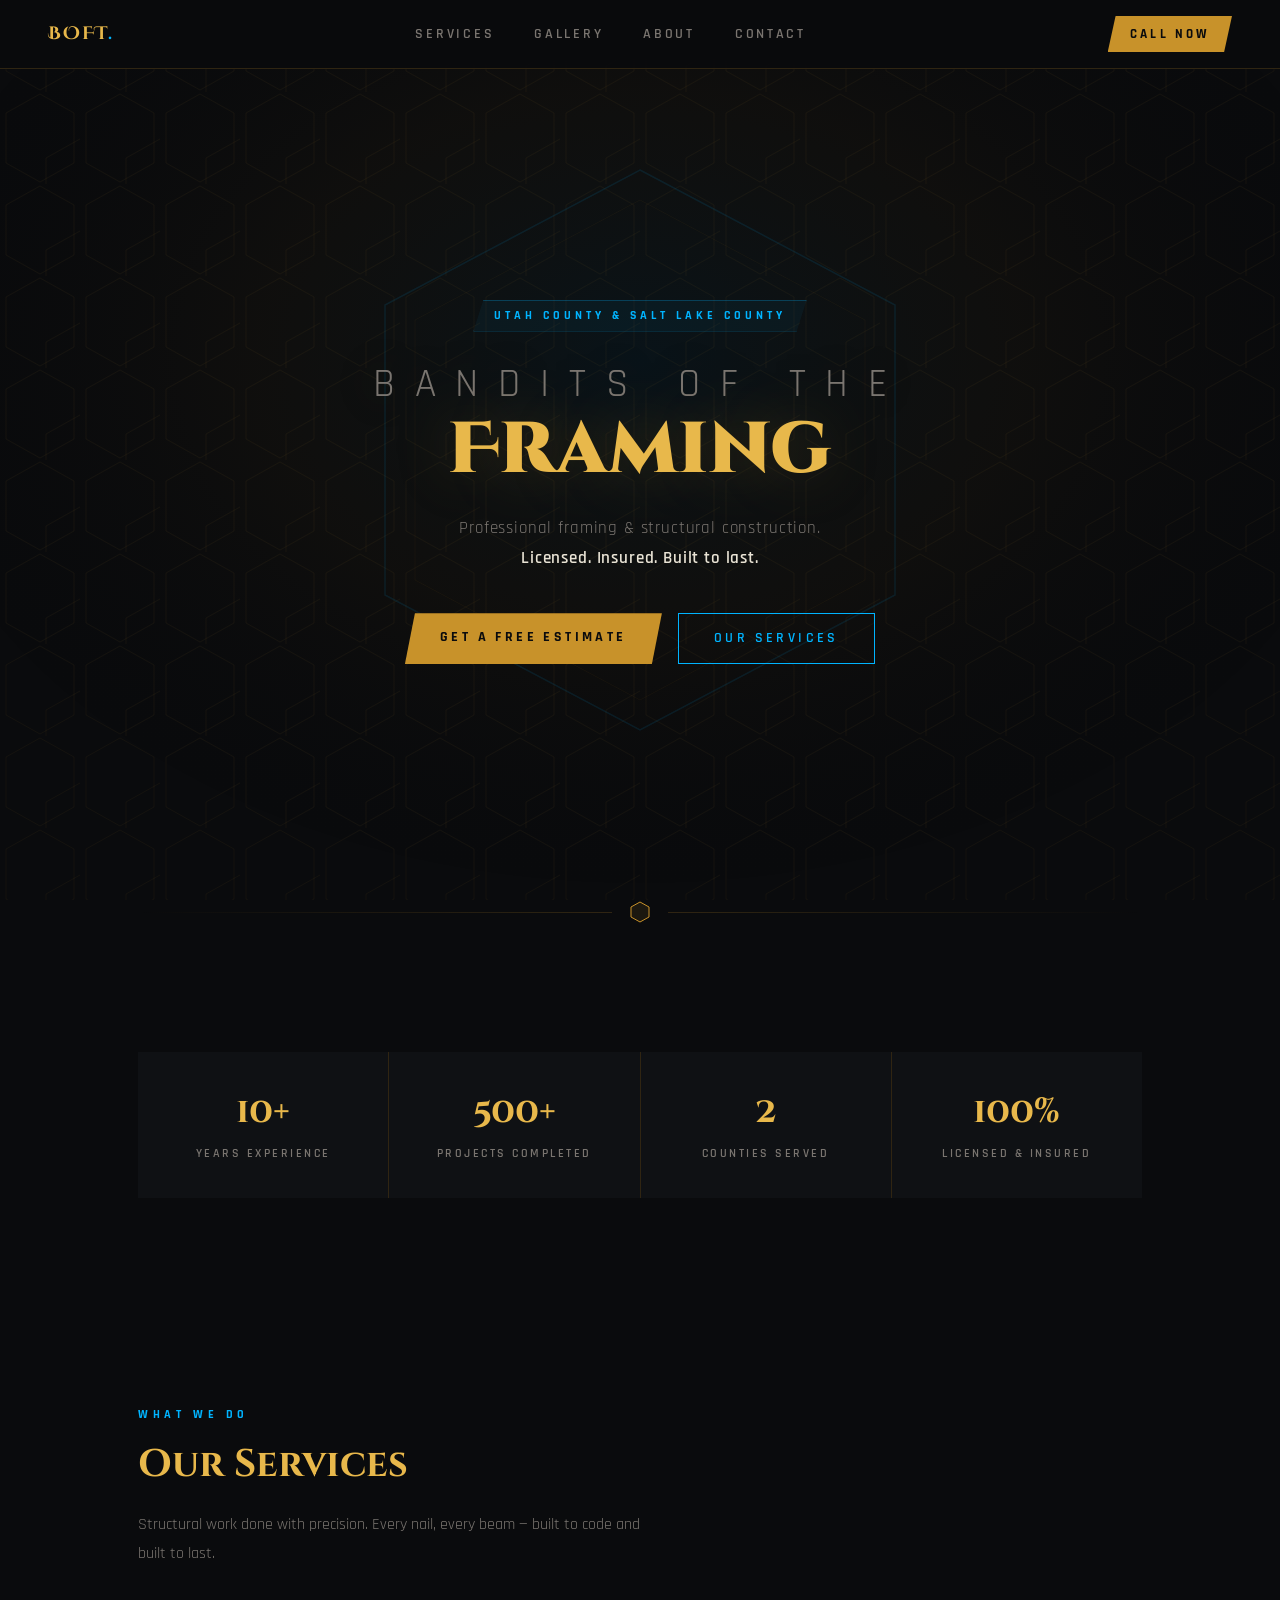
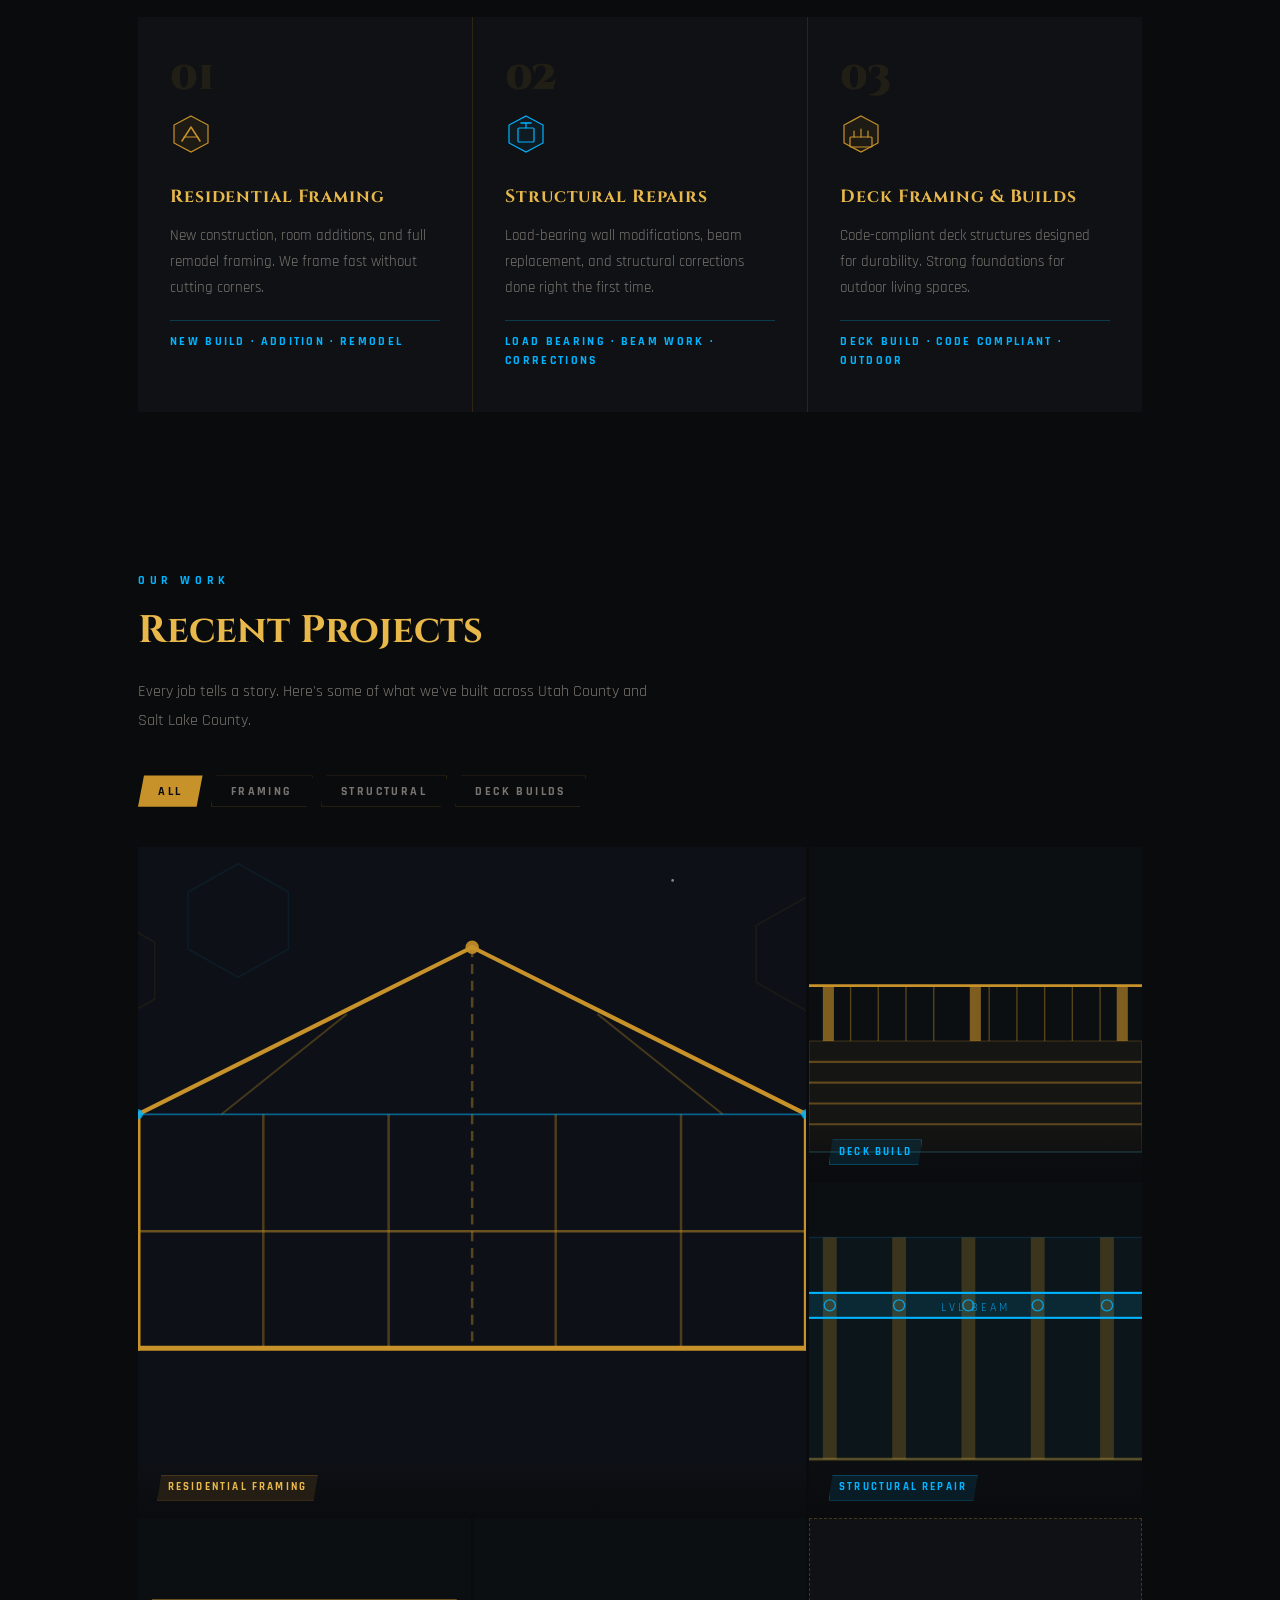
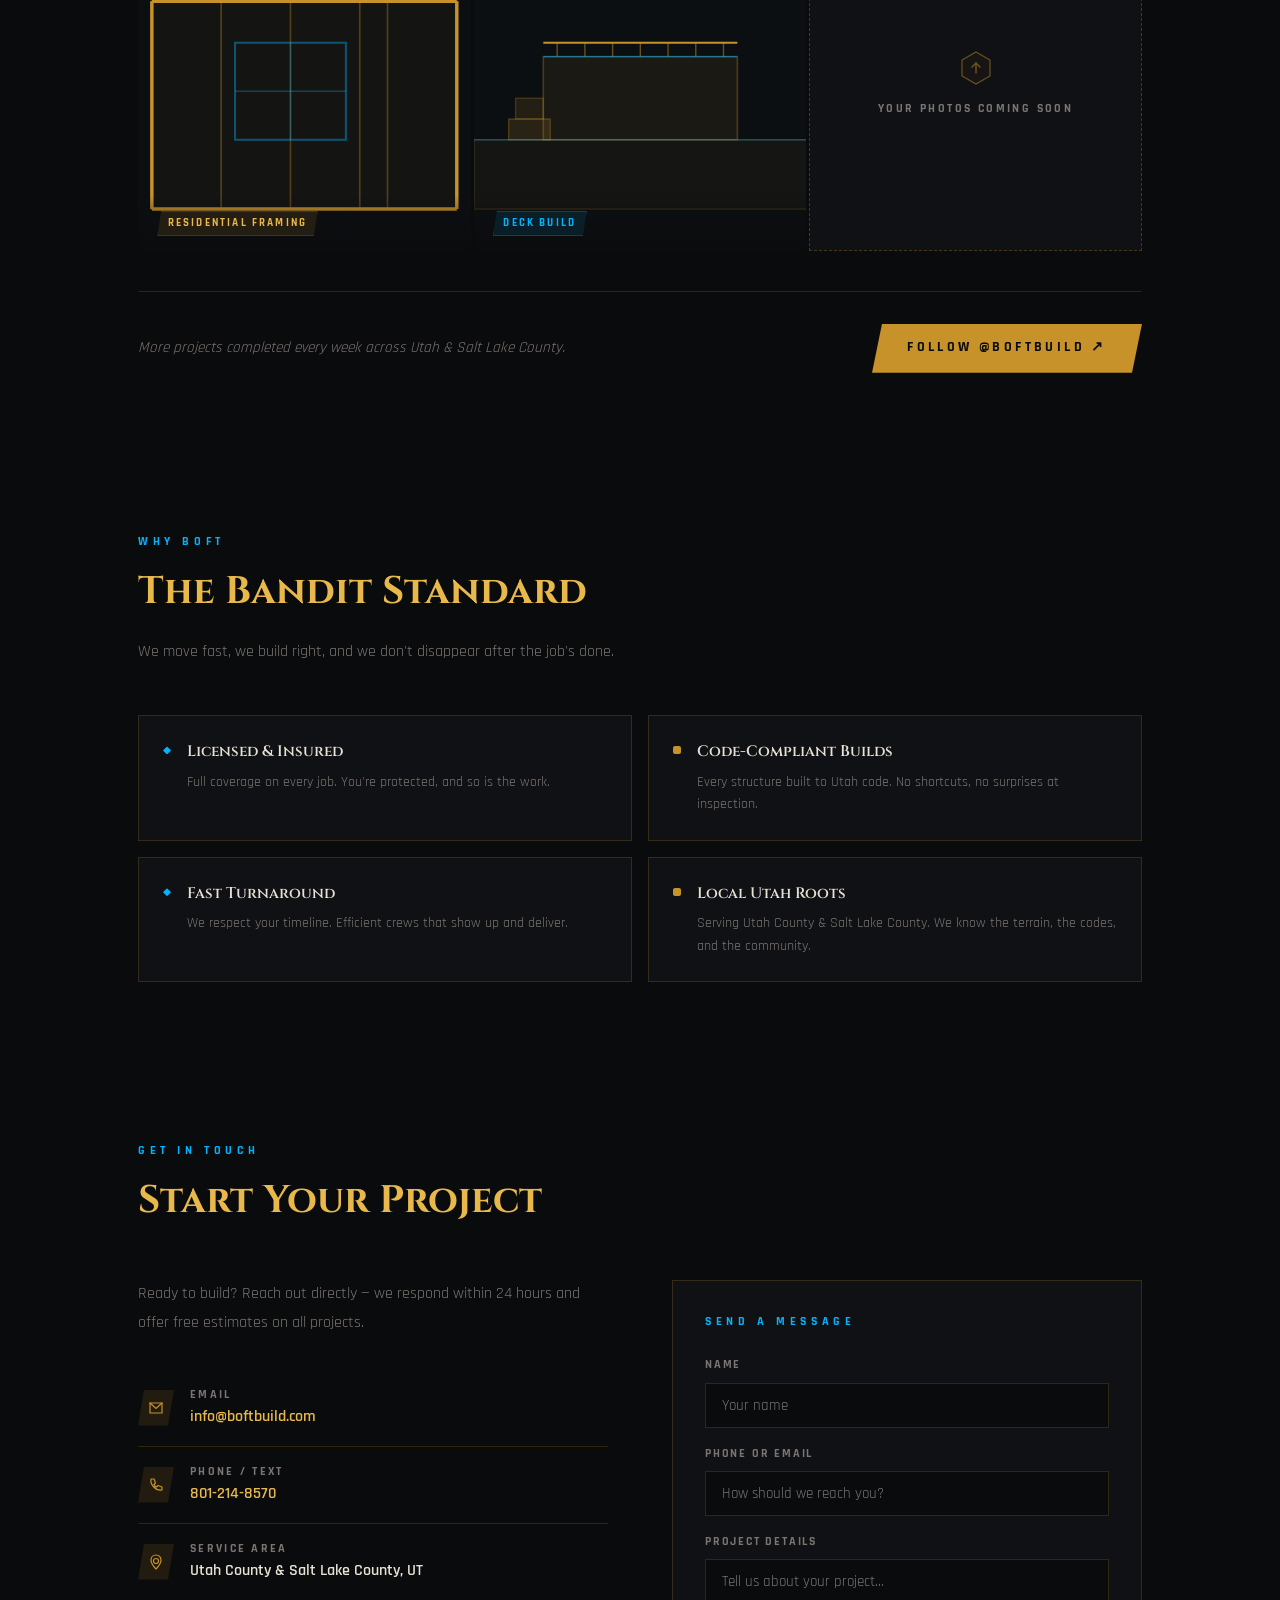
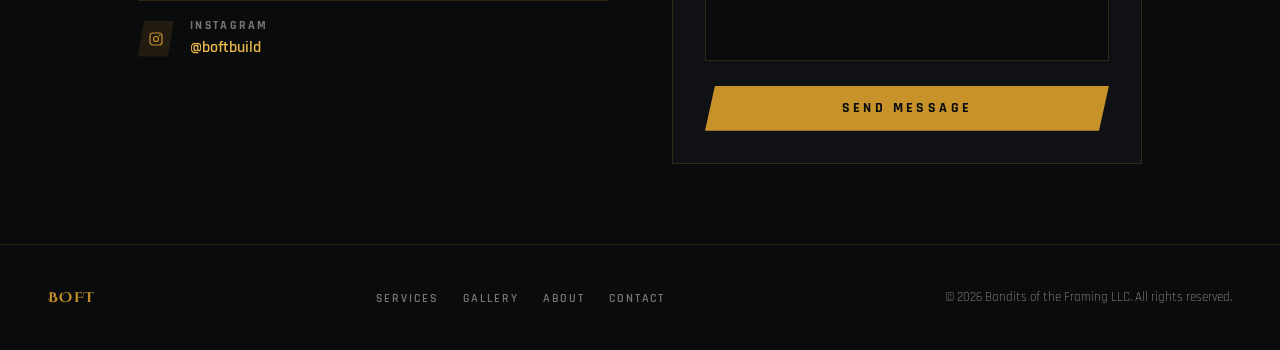
==== index.html @ 4d84ab2d "Add files via upload" ====
<!DOCTYPE html>
<html lang="en">
<head>
<meta charset="UTF-8">
<meta name="viewport" content="width=device-width, initial-scale=1.0">
<meta name="description" content="Bandits of the Framing — Professional framing & structural construction. Serving Utah County & Salt Lake County. Licensed & Insured.">
<meta property="og:title" content="Bandits of the Framing | BOFT Build">
<meta property="og:description" content="Professional framing & structural construction in Utah County & Salt Lake County.">
<meta property="og:url" content="https://www.boftbuild.com">
<title>Bandits of the Framing | BOFT Build</title>
<link href="https://fonts.googleapis.com/css2?family=Cinzel+Decorative:wght@400;700;900&family=Cinzel:wght@400;600;700&family=Rajdhani:wght@300;400;500;600;700&display=swap" rel="stylesheet">
<style>
  *, *::before, *::after { margin: 0; padding: 0; box-sizing: border-box; }

  :root {
    --black: #0a0b0d;
    --black-2: #0f1114;
    --black-3: #141618;
    --neon: #00b4ff;
    --neon-dim: rgba(0,180,255,0.12);
    --gold: #c8922a;
    --gold-light: #e8b84b;
    --gold-dim: rgba(200,146,42,0.12);
    --text: #e8e2d4;
    --text-muted: #7a7570;
    --border: rgba(200,146,42,0.2);
    --border-neon: rgba(0,180,255,0.25);
  }

  html { scroll-behavior: smooth; }

  body {
    background: var(--black);
    color: var(--text);
    font-family: 'Rajdhani', sans-serif;
    font-size: 16px;
    line-height: 1.6;
    overflow-x: hidden;
  }

  /* HEX BACKGROUND */
  .hex-bg {
    position: fixed;
    top: 0; left: 0;
    width: 100%; height: 100%;
    pointer-events: none;
    z-index: 0;
  }

  /* NAV */
  nav {
    position: fixed;
    top: 0; left: 0; right: 0;
    z-index: 100;
    display: flex;
    align-items: center;
    justify-content: space-between;
    padding: 1rem 3rem;
    background: rgba(10,11,13,0.94);
    border-bottom: 1px solid var(--border);
    backdrop-filter: blur(12px);
  }

  .nav-logo {
    font-family: 'Cinzel Decorative', serif;
    font-size: 1.1rem;
    font-weight: 700;
    color: var(--gold-light);
    letter-spacing: 0.1em;
    text-decoration: none;
  }

  .nav-logo span { color: var(--neon); }

  .nav-links {
    display: flex;
    gap: 2.5rem;
    list-style: none;
  }

  .nav-links a {
    font-family: 'Rajdhani', sans-serif;
    font-size: 0.85rem;
    font-weight: 600;
    letter-spacing: 0.2em;
    text-transform: uppercase;
    color: var(--text-muted);
    text-decoration: none;
    transition: color 0.2s;
    position: relative;
  }

  .nav-links a::after {
    content: '';
    position: absolute;
    bottom: -4px; left: 0;
    width: 0; height: 1px;
    background: var(--gold);
    transition: width 0.3s;
  }

  .nav-links a:hover { color: var(--gold-light); }
  .nav-links a:hover::after { width: 100%; }

  .nav-cta {
    font-family: 'Rajdhani', sans-serif;
    font-size: 0.8rem;
    font-weight: 700;
    letter-spacing: 0.25em;
    text-transform: uppercase;
    color: var(--black);
    background: var(--gold);
    border: none;
    padding: 0.5rem 1.4rem;
    cursor: pointer;
    clip-path: polygon(8px 0%, 100% 0%, calc(100% - 8px) 100%, 0% 100%);
    transition: background 0.2s;
    text-decoration: none;
    display: inline-block;
  }
  .nav-cta:hover { background: var(--gold-light); }

  /* HERO */
  .hero {
    position: relative;
    min-height: 100vh;
    display: flex;
    align-items: center;
    justify-content: center;
    text-align: center;
    padding: 8rem 2rem 4rem;
    overflow: hidden;
    z-index: 1;
  }

  .hero-content { position: relative; z-index: 2; max-width: 800px; }

  .hero-badge {
    display: inline-block;
    font-size: 0.72rem;
    font-weight: 700;
    letter-spacing: 0.35em;
    text-transform: uppercase;
    color: var(--neon);
    border: 1px solid var(--border-neon);
    padding: 0.35rem 1.2rem;
    margin-bottom: 2rem;
    clip-path: polygon(10px 0%, 100% 0%, calc(100% - 10px) 100%, 0% 100%);
    background: rgba(0,180,255,0.05);
  }

  .hero h1 {
    font-family: 'Cinzel Decorative', serif;
    font-size: clamp(2.2rem, 6vw, 4.5rem);
    font-weight: 900;
    line-height: 1.05;
    color: var(--gold-light);
    text-shadow: 0 0 60px rgba(200,146,42,0.25);
    margin-bottom: 0.3rem;
  }

  .hero h1 .accent {
    color: var(--text-muted);
    font-size: 0.55em;
    display: block;
    font-weight: 400;
    letter-spacing: 0.5em;
    text-transform: uppercase;
    margin-bottom: 0.5rem;
    font-family: 'Rajdhani', sans-serif;
  }

  .hero-sub {
    font-size: 1.05rem;
    color: var(--text-muted);
    letter-spacing: 0.05em;
    margin: 1.5rem auto 2.5rem;
    max-width: 520px;
    line-height: 1.8;
  }

  .hero-sub strong { color: var(--text); font-weight: 600; }

  .hero-btns {
    display: flex;
    gap: 1rem;
    justify-content: center;
    flex-wrap: wrap;
  }

  .btn-primary {
    font-family: 'Rajdhani', sans-serif;
    font-size: 0.85rem;
    font-weight: 700;
    letter-spacing: 0.25em;
    text-transform: uppercase;
    color: var(--black);
    background: var(--gold);
    border: none;
    padding: 0.85rem 2.2rem;
    cursor: pointer;
    clip-path: polygon(10px 0%, 100% 0%, calc(100% - 10px) 100%, 0% 100%);
    transition: background 0.2s, transform 0.15s;
    text-decoration: none;
    display: inline-block;
  }
  .btn-primary:hover { background: var(--gold-light); transform: translateY(-1px); }

  .btn-secondary {
    font-family: 'Rajdhani', sans-serif;
    font-size: 0.85rem;
    font-weight: 600;
    letter-spacing: 0.25em;
    text-transform: uppercase;
    color: var(--neon);
    background: transparent;
    border: 1px solid var(--neon);
    padding: 0.85rem 2.2rem;
    cursor: pointer;
    transition: background 0.2s, transform 0.15s;
    text-decoration: none;
    display: inline-block;
  }
  .btn-secondary:hover { background: var(--neon-dim); transform: translateY(-1px); }

  /* HEX FRAME HERO */
  .hero-hex {
    position: absolute;
    top: 50%; left: 50%;
    transform: translate(-50%, -50%);
    width: min(600px, 90vw);
    height: min(600px, 90vh);
    pointer-events: none;
    opacity: 0.1;
    animation: pulse-neon 4s ease-in-out infinite;
  }

  /* DIVIDER */
  .hex-divider {
    display: flex;
    align-items: center;
    gap: 1rem;
    padding: 0 3rem;
    margin: 0 auto;
    max-width: 1100px;
    position: relative;
    z-index: 1;
  }
  .hex-divider::before, .hex-divider::after {
    content: '';
    flex: 1;
    height: 1px;
  }
  .hex-divider::before { background: linear-gradient(90deg, transparent, var(--border)); }
  .hex-divider::after { background: linear-gradient(90deg, var(--border), transparent); }

  /* SECTIONS */
  section {
    position: relative;
    z-index: 1;
    padding: 5rem 3rem;
    max-width: 1100px;
    margin: 0 auto;
  }

  .section-label {
    font-size: 0.72rem;
    font-weight: 700;
    letter-spacing: 0.4em;
    text-transform: uppercase;
    color: var(--neon);
    margin-bottom: 0.6rem;
  }

  .section-title {
    font-family: 'Cinzel', serif;
    font-size: clamp(1.6rem, 3vw, 2.4rem);
    font-weight: 700;
    color: var(--gold-light);
    margin-bottom: 1rem;
  }

  .section-desc {
    color: var(--text-muted);
    max-width: 520px;
    font-size: 1rem;
    line-height: 1.8;
  }

  /* STATS */
  .stats-row {
    display: grid;
    grid-template-columns: repeat(auto-fit, minmax(180px, 1fr));
    gap: 1px;
    background: var(--border);
    margin: 3rem 0;
  }

  .stat-item {
    background: var(--black-2);
    padding: 2rem 1.5rem;
    text-align: center;
  }

  .stat-num {
    font-family: 'Cinzel Decorative', serif;
    font-size: 2.2rem;
    font-weight: 700;
    color: var(--gold-light);
    display: block;
  }

  .stat-label {
    font-size: 0.78rem;
    font-weight: 600;
    letter-spacing: 0.2em;
    text-transform: uppercase;
    color: var(--text-muted);
    margin-top: 0.3rem;
  }

  /* SERVICES */
  .services-grid {
    display: grid;
    grid-template-columns: repeat(auto-fit, minmax(280px, 1fr));
    gap: 1.5px;
    margin-top: 3rem;
    background: var(--border);
  }

  .service-card {
    background: var(--black-2);
    padding: 2.5rem 2rem;
    position: relative;
    overflow: hidden;
    transition: background 0.3s;
  }

  .service-card::before {
    content: '';
    position: absolute;
    top: 0; left: 0;
    width: 3px; height: 0;
    background: var(--neon);
    transition: height 0.4s;
  }

  .service-card:hover { background: var(--black-3); }
  .service-card:hover::before { height: 100%; }

  .service-num {
    font-family: 'Cinzel Decorative', serif;
    font-size: 2.5rem;
    color: rgba(200,146,42,0.1);
    font-weight: 900;
    line-height: 1;
    margin-bottom: 1rem;
  }

  .service-icon { width: 42px; height: 42px; margin-bottom: 1.2rem; }

  .service-card h3 {
    font-family: 'Cinzel', serif;
    font-size: 1.1rem;
    font-weight: 700;
    color: var(--gold-light);
    margin-bottom: 0.75rem;
    letter-spacing: 0.05em;
  }

  .service-card p { font-size: 0.95rem; color: var(--text-muted); line-height: 1.7; }

  .service-tag {
    display: inline-block;
    margin-top: 1.2rem;
    font-size: 0.72rem;
    font-weight: 700;
    letter-spacing: 0.2em;
    text-transform: uppercase;
    color: var(--neon);
    border-top: 1px solid var(--border-neon);
    padding-top: 0.8rem;
    width: 100%;
  }

  /* WHY US */
  .why-grid {
    display: grid;
    grid-template-columns: 1fr 1fr;
    gap: 1rem;
    margin-top: 3rem;
  }

  .why-item {
    display: flex;
    gap: 1rem;
    padding: 1.5rem;
    border: 1px solid var(--border);
    background: var(--black-2);
    position: relative;
    overflow: hidden;
  }

  .why-item::after {
    content: '';
    position: absolute;
    bottom: 0; left: 0; right: 0;
    height: 1px;
    background: var(--border-neon);
    transform: scaleX(0);
    transition: transform 0.3s;
    transform-origin: left;
  }

  .why-item:hover::after { transform: scaleX(1); }

  .why-dot {
    width: 8px; height: 8px;
    background: var(--neon);
    flex-shrink: 0;
    margin-top: 0.4rem;
    clip-path: polygon(50% 0%, 100% 50%, 50% 100%, 0% 50%);
  }

  .why-dot.gold {
    background: var(--gold);
    clip-path: none;
    border-radius: 2px;
  }

  .why-item h4 {
    font-family: 'Cinzel', serif;
    font-size: 0.95rem;
    font-weight: 600;
    color: var(--text);
    margin-bottom: 0.4rem;
  }

  .why-item p { font-size: 0.88rem; color: var(--text-muted); line-height: 1.6; }

  /* GALLERY */
  .filter-tabs {
    display: flex;
    gap: 0.5rem;
    flex-wrap: wrap;
    margin-bottom: 2.5rem;
    margin-top: 2.5rem;
  }

  .filter-tab {
    font-family: 'Rajdhani', sans-serif;
    font-size: 0.75rem;
    font-weight: 700;
    letter-spacing: 0.2em;
    text-transform: uppercase;
    color: var(--text-muted);
    background: transparent;
    border: 1px solid var(--border);
    padding: 0.45rem 1.2rem;
    cursor: pointer;
    transition: all 0.2s;
    clip-path: polygon(6px 0%, 100% 0%, calc(100% - 6px) 100%, 0% 100%);
  }

  .filter-tab:hover { color: var(--gold-light); border-color: var(--gold); }
  .filter-tab.active { color: var(--black); background: var(--gold); border-color: var(--gold); }

  .gallery-grid {
    display: grid;
    grid-template-columns: repeat(3, 1fr);
    gap: 3px;
  }

  .gallery-grid .featured { grid-column: span 2; grid-row: span 2; }

  .gallery-card {
    position: relative;
    overflow: hidden;
    background: var(--black-2);
    cursor: pointer;
    aspect-ratio: 1;
    transition: opacity 0.3s;
  }

  .gallery-card.featured { aspect-ratio: unset; }

  .gallery-card-inner {
    width: 100%; height: 100%;
    min-height: 200px;
    position: relative;
    display: flex;
    align-items: flex-end;
  }

  .card-svg { position: absolute; inset: 0; width: 100%; height: 100%; }

  .card-overlay {
    position: absolute; inset: 0;
    background: linear-gradient(to top, rgba(10,11,13,0.92) 0%, rgba(10,11,13,0.3) 50%, transparent 100%);
    opacity: 0;
    transition: opacity 0.35s;
    display: flex;
    flex-direction: column;
    justify-content: flex-end;
    padding: 1.5rem;
  }

  .gallery-card:hover .card-overlay { opacity: 1; }

  .card-bar {
    position: absolute;
    bottom: 0; left: 0; right: 0;
    padding: 1rem 1.2rem 0.9rem;
    background: linear-gradient(to top, rgba(10,11,13,0.88), transparent);
    display: flex;
    align-items: flex-end;
    justify-content: space-between;
  }

  .card-tag {
    font-size: 0.68rem;
    font-weight: 700;
    letter-spacing: 0.2em;
    text-transform: uppercase;
    color: var(--neon);
    background: rgba(0,180,255,0.1);
    border: 1px solid var(--border-neon);
    padding: 0.2rem 0.6rem;
    clip-path: polygon(4px 0%, 100% 0%, calc(100% - 4px) 100%, 0% 100%);
  }

  .card-tag.gold {
    color: var(--gold-light);
    background: var(--gold-dim);
    border-color: var(--border);
  }

  .card-title {
    font-family: 'Cinzel', serif;
    font-size: 1rem;
    font-weight: 700;
    color: var(--text);
    margin-bottom: 0.3rem;
  }

  .card-sub { font-size: 0.82rem; color: var(--text-muted); }

  .hex-corner {
    position: absolute;
    top: 0.8rem; right: 0.8rem;
    opacity: 0;
    transition: opacity 0.3s;
  }
  .gallery-card:hover .hex-corner { opacity: 1; }

  .upload-card {
    background: var(--black-2);
    border: 1px dashed rgba(200,146,42,0.3);
    display: flex;
    flex-direction: column;
    align-items: center;
    justify-content: center;
    gap: 0.8rem;
    cursor: pointer;
    transition: border-color 0.2s, background 0.2s;
    aspect-ratio: 1;
    min-height: 180px;
  }

  .upload-card:hover { border-color: var(--gold); background: var(--gold-dim); }
  .upload-label {
    font-size: 0.75rem;
    font-weight: 700;
    letter-spacing: 0.2em;
    text-transform: uppercase;
    color: var(--text-muted);
  }

  .gallery-cta {
    display: flex;
    align-items: center;
    justify-content: space-between;
    flex-wrap: wrap;
    gap: 1rem;
    margin-top: 2.5rem;
    padding-top: 2rem;
    border-top: 1px solid var(--border);
  }

  .gallery-cta p { font-size: 0.95rem; color: var(--text-muted); font-style: italic; }

  /* CONTACT */
  .contact-wrap {
    display: grid;
    grid-template-columns: 1fr 1fr;
    gap: 4rem;
    align-items: start;
    margin-top: 3rem;
  }

  .contact-info p { font-size: 1rem; color: var(--text-muted); line-height: 1.8; margin-bottom: 2rem; }

  .contact-line {
    display: flex;
    align-items: center;
    gap: 1rem;
    padding: 1rem 0;
    border-bottom: 1px solid var(--border);
  }
  .contact-line:last-child { border-bottom: none; }

  .contact-line-icon {
    width: 36px; height: 36px;
    background: var(--gold-dim);
    display: flex;
    align-items: center;
    justify-content: center;
    flex-shrink: 0;
    clip-path: polygon(6px 0%, 100% 0%, calc(100% - 6px) 100%, 0% 100%);
  }

  .contact-line-label {
    font-size: 0.72rem;
    font-weight: 700;
    letter-spacing: 0.2em;
    text-transform: uppercase;
    color: var(--text-muted);
  }

  .contact-line-val { font-size: 1rem; font-weight: 600; color: var(--text); }
  .contact-line a { color: var(--gold-light); text-decoration: none; transition: color 0.2s; }
  .contact-line a:hover { color: var(--neon); }

  .contact-form {
    border: 1px solid var(--border);
    background: var(--black-2);
    padding: 2rem;
  }

  .form-label {
    font-size: 0.75rem;
    font-weight: 700;
    letter-spacing: 0.15em;
    text-transform: uppercase;
    color: var(--text-muted);
    display: block;
    margin-bottom: 0.5rem;
  }

  .form-input {
    width: 100%;
    background: var(--black);
    border: 1px solid var(--border);
    color: var(--text);
    padding: 0.75rem 1rem;
    font-family: 'Rajdhani', sans-serif;
    font-size: 0.95rem;
    outline: none;
    transition: border-color 0.2s;
    margin-bottom: 1rem;
  }

  .form-input:focus { border-color: rgba(0,180,255,0.5); }

  textarea.form-input { resize: none; }

  /* FOOTER */
  footer {
    position: relative;
    z-index: 1;
    border-top: 1px solid var(--border);
    padding: 2.5rem 3rem;
    display: flex;
    align-items: center;
    justify-content: space-between;
    flex-wrap: wrap;
    gap: 1rem;
  }

  footer .logo {
    font-family: 'Cinzel Decorative', serif;
    font-size: 0.9rem;
    font-weight: 700;
    color: var(--gold);
    letter-spacing: 0.1em;
  }

  footer .footer-copy { font-size: 0.8rem; color: var(--text-muted); }

  footer .footer-links {
    display: flex;
    gap: 1.5rem;
    list-style: none;
  }

  footer .footer-links a {
    font-size: 0.78rem;
    font-weight: 600;
    letter-spacing: 0.15em;
    text-transform: uppercase;
    color: var(--text-muted);
    text-decoration: none;
    transition: color 0.2s;
  }
  footer .footer-links a:hover { color: var(--gold-light); }

  /* ANIMATIONS */
  @keyframes fadeUp {
    from { opacity: 0; transform: translateY(24px); }
    to { opacity: 1; transform: translateY(0); }
  }

  @keyframes pulse-neon {
    0%, 100% { opacity: 0.08; }
    50% { opacity: 0.15; }
  }

  .hero-content > * { animation: fadeUp 0.7s ease both; }
  .hero-badge { animation-delay: 0.1s; }
  .hero h1 { animation-delay: 0.25s; }
  .hero-sub { animation-delay: 0.4s; }
  .hero-btns { animation-delay: 0.55s; }

  /* MOBILE */
  @media (max-width: 768px) {
    nav { padding: 1rem 1.5rem; }
    .nav-links { display: none; }
    section { padding: 4rem 1.5rem; }
    .why-grid { grid-template-columns: 1fr; }
    .contact-wrap { grid-template-columns: 1fr; gap: 2rem; }
    .gallery-grid { grid-template-columns: 1fr 1fr; }
    .gallery-grid .featured { grid-column: span 2; }
    footer { flex-direction: column; text-align: center; }
    .hero { padding: 7rem 1.5rem 3rem; }
    .hex-divider { padding: 0 1.5rem; }
  }
</style>
</head>
<body>

<!-- HEX BACKGROUND -->
<div class="hex-bg">
  <svg width="100%" height="100%" xmlns="http://www.w3.org/2000/svg" style="position:absolute;top:0;left:0;">
    <defs>
      <pattern id="hexPat" x="0" y="0" width="80" height="92" patternUnits="userSpaceOnUse">
        <polygon points="40,2 74,21 74,71 40,90 6,71 6,21" fill="none" stroke="rgba(200,146,42,0.07)" stroke-width="0.8"/>
        <polygon points="80,47 114,66 114,116 80,135 46,116 46,66" fill="none" stroke="rgba(200,146,42,0.07)" stroke-width="0.8"/>
      </pattern>
      <radialGradient id="heroGrad" cx="50%" cy="40%" r="60%">
        <stop offset="0%" stop-color="rgba(0,180,255,0.05)"/>
        <stop offset="50%" stop-color="rgba(200,146,42,0.03)"/>
        <stop offset="100%" stop-color="transparent"/>
      </radialGradient>
    </defs>
    <rect width="100%" height="100%" fill="url(#hexPat)"/>
    <rect width="100%" height="100%" fill="url(#heroGrad)"/>
  </svg>
</div>

<!-- NAV -->
<nav>
  <a href="#" class="nav-logo">BOFT<span>.</span></a>
  <ul class="nav-links">
    <li><a href="#services">Services</a></li>
    <li><a href="#gallery">Gallery</a></li>
    <li><a href="#about">About</a></li>
    <li><a href="#contact">Contact</a></li>
  </ul>
  <a href="tel:8012148570" class="nav-cta">Call Now</a>
</nav>

<!-- HERO -->
<div class="hero" style="position:relative;z-index:1;">
  <div class="hero-content">
    <div class="hero-badge">Utah County &amp; Salt Lake County</div>
    <h1>
      <span class="accent">Bandits of the</span>
      Framing
    </h1>
    <p class="hero-sub">
      Professional framing &amp; structural construction.<br>
      <strong>Licensed. Insured. Built to last.</strong>
    </p>
    <div class="hero-btns">
      <a href="tel:8012148570" class="btn-primary">Get a Free Estimate</a>
      <a href="#services" class="btn-secondary">Our Services</a>
    </div>
  </div>
  <svg class="hero-hex" viewBox="0 0 600 600" fill="none" xmlns="http://www.w3.org/2000/svg">
    <polygon points="300,20 555,155 555,445 300,580 45,445 45,155" stroke="#00b4ff" stroke-width="1.5"/>
    <polygon points="300,50 525,170 525,430 300,550 75,430 75,170" stroke="#c8922a" stroke-width="0.5"/>
  </svg>
</div>

<!-- DIVIDER -->
<div class="hex-divider">
  <svg width="24" height="24" viewBox="0 0 24 24" fill="none">
    <polygon points="12,2 21,7 21,17 12,22 3,17 3,7" stroke="#c8922a" stroke-width="1" fill="rgba(200,146,42,0.1)"/>
  </svg>
</div>

<!-- STATS -->
<section>
  <div class="stats-row">
    <div class="stat-item">
      <span class="stat-num">10+</span>
      <span class="stat-label">Years Experience</span>
    </div>
    <div class="stat-item">
      <span class="stat-num">500+</span>
      <span class="stat-label">Projects Completed</span>
    </div>
    <div class="stat-item">
      <span class="stat-num">2</span>
      <span class="stat-label">Counties Served</span>
    </div>
    <div class="stat-item">
      <span class="stat-num">100%</span>
      <span class="stat-label">Licensed &amp; Insured</span>
    </div>
  </div>
</section>

<!-- SERVICES -->
<section id="services">
  <div class="section-label">What We Do</div>
  <h2 class="section-title">Our Services</h2>
  <p class="section-desc">Structural work done with precision. Every nail, every beam — built to code and built to last.</p>
  <div class="services-grid">
    <div class="service-card">
      <div class="service-num">01</div>
      <svg class="service-icon" viewBox="0 0 42 42" fill="none">
        <polygon points="21,3 38,12 38,30 21,39 4,30 4,12" stroke="#c8922a" stroke-width="1.2" fill="rgba(200,146,42,0.08)"/>
        <path d="M12 28L21 14L30 28" stroke="#c8922a" stroke-width="1.5" stroke-linecap="round" stroke-linejoin="round"/>
        <line x1="14" y1="24" x2="28" y2="24" stroke="#c8922a" stroke-width="1.2" stroke-linecap="round"/>
      </svg>
      <h3>Residential Framing</h3>
      <p>New construction, room additions, and full remodel framing. We frame fast without cutting corners.</p>
      <span class="service-tag">New Build · Addition · Remodel</span>
    </div>
    <div class="service-card">
      <div class="service-num">02</div>
      <svg class="service-icon" viewBox="0 0 42 42" fill="none">
        <polygon points="21,3 38,12 38,30 21,39 4,30 4,12" stroke="#00b4ff" stroke-width="1.2" fill="rgba(0,180,255,0.06)"/>
        <rect x="13" y="15" width="16" height="14" rx="1" stroke="#00b4ff" stroke-width="1.2"/>
        <line x1="21" y1="15" x2="21" y2="10" stroke="#00b4ff" stroke-width="1.2" stroke-linecap="round"/>
        <line x1="16" y1="10" x2="26" y2="10" stroke="#00b4ff" stroke-width="1.5" stroke-linecap="round"/>
      </svg>
      <h3>Structural Repairs</h3>
      <p>Load-bearing wall modifications, beam replacement, and structural corrections done right the first time.</p>
      <span class="service-tag" style="color:var(--neon);border-color:var(--border-neon);">Load Bearing · Beam Work · Corrections</span>
    </div>
    <div class="service-card">
      <div class="service-num">03</div>
      <svg class="service-icon" viewBox="0 0 42 42" fill="none">
        <polygon points="21,3 38,12 38,30 21,39 4,30 4,12" stroke="#c8922a" stroke-width="1.2" fill="rgba(200,146,42,0.08)"/>
        <rect x="10" y="24" width="22" height="10" rx="1" stroke="#c8922a" stroke-width="1.2"/>
        <line x1="14" y1="24" x2="14" y2="18" stroke="#c8922a" stroke-width="1.2" stroke-linecap="round"/>
        <line x1="21" y1="24" x2="21" y2="16" stroke="#c8922a" stroke-width="1.2" stroke-linecap="round"/>
        <line x1="28" y1="24" x2="28" y2="18" stroke="#c8922a" stroke-width="1.2" stroke-linecap="round"/>
      </svg>
      <h3>Deck Framing &amp; Builds</h3>
      <p>Code-compliant deck structures designed for durability. Strong foundations for outdoor living spaces.</p>
      <span class="service-tag">Deck Build · Code Compliant · Outdoor</span>
    </div>
  </div>
</section>

<!-- GALLERY -->
<section id="gallery">
  <div class="section-label">Our Work</div>
  <h2 class="section-title">Recent Projects</h2>
  <p class="section-desc">Every job tells a story. Here's some of what we've built across Utah County and Salt Lake County.</p>

  <div class="filter-tabs">
    <button class="filter-tab active" onclick="filterGallery('all',this)">All</button>
    <button class="filter-tab" onclick="filterGallery('framing',this)">Framing</button>
    <button class="filter-tab" onclick="filterGallery('structural',this)">Structural</button>
    <button class="filter-tab" onclick="filterGallery('deck',this)">Deck Builds</button>
  </div>

  <div class="gallery-grid" id="galleryGrid">
    <!-- FEATURED -->
    <div class="gallery-card featured" data-cat="framing" onclick="openLight('New Construction Framing','Residential Framing','Eagle Mountain, Utah County')">
      <div class="gallery-card-inner" style="min-height:400px;">
        <svg class="card-svg" viewBox="0 0 600 400" xmlns="http://www.w3.org/2000/svg" preserveAspectRatio="xMidYMid slice">
          <rect width="600" height="400" fill="#0d1016"/>
          <polygon points="80,40 110,57 110,91 80,108 50,91 50,57" fill="none" stroke="rgba(200,146,42,0.08)" stroke-width="1"/>
          <polygon points="160,10 190,27 190,61 160,78 130,61 130,27" fill="none" stroke="rgba(0,180,255,0.07)" stroke-width="1"/>
          <polygon points="500,30 530,47 530,81 500,98 470,81 470,47" fill="none" stroke="rgba(200,146,42,0.07)" stroke-width="1"/>
          <line x1="100" y1="300" x2="100" y2="160" stroke="#c8922a" stroke-width="3" stroke-linecap="round"/>
          <line x1="500" y1="300" x2="500" y2="160" stroke="#c8922a" stroke-width="3" stroke-linecap="round"/>
          <line x1="100" y1="300" x2="500" y2="300" stroke="#c8922a" stroke-width="3"/>
          <line x1="100" y1="160" x2="300" y2="60" stroke="#c8922a" stroke-width="2.5" stroke-linecap="round"/>
          <line x1="500" y1="160" x2="300" y2="60" stroke="#c8922a" stroke-width="2.5" stroke-linecap="round"/>
          <line x1="300" y1="60" x2="300" y2="300" stroke="rgba(200,146,42,0.4)" stroke-width="1.5" stroke-dasharray="6 4"/>
          <line x1="100" y1="230" x2="500" y2="230" stroke="rgba(200,146,42,0.5)" stroke-width="1.5"/>
          <line x1="175" y1="160" x2="175" y2="300" stroke="rgba(200,146,42,0.35)" stroke-width="1.5"/>
          <line x1="250" y1="160" x2="250" y2="300" stroke="rgba(200,146,42,0.35)" stroke-width="1.5"/>
          <line x1="350" y1="160" x2="350" y2="300" stroke="rgba(200,146,42,0.35)" stroke-width="1.5"/>
          <line x1="425" y1="160" x2="425" y2="300" stroke="rgba(200,146,42,0.35)" stroke-width="1.5"/>
          <line x1="150" y1="160" x2="225" y2="100" stroke="rgba(200,146,42,0.3)" stroke-width="1.2"/>
          <line x1="450" y1="160" x2="375" y2="100" stroke="rgba(200,146,42,0.3)" stroke-width="1.2"/>
          <line x1="100" y1="160" x2="500" y2="160" stroke="rgba(0,180,255,0.5)" stroke-width="1"/>
          <circle cx="100" cy="160" r="3" fill="#00b4ff" opacity="0.8"/>
          <circle cx="500" cy="160" r="3" fill="#00b4ff" opacity="0.8"/>
          <circle cx="300" cy="60" r="4" fill="#c8922a" opacity="0.9"/>
          <circle cx="40" cy="30" r="1" fill="rgba(255,255,255,0.4)"/>
          <circle cx="560" cy="50" r="1.2" fill="rgba(255,255,255,0.3)"/>
          <circle cx="420" cy="20" r="0.8" fill="rgba(255,255,255,0.5)"/>
        </svg>
        <div class="card-overlay">
          <div class="card-title">New Construction Framing</div>
          <div class="card-sub">Eagle Mountain, Utah County</div>
        </div>
        <div class="card-bar"><span class="card-tag gold">Residential Framing</span></div>
        <svg class="hex-corner" width="20" height="20" viewBox="0 0 20 20" fill="none">
          <polygon points="10,1 18,5.5 18,14.5 10,19 2,14.5 2,5.5" stroke="#00b4ff" stroke-width="1" fill="rgba(0,180,255,0.1)"/>
        </svg>
      </div>
    </div>

    <!-- CARD 2 -->
    <div class="gallery-card" data-cat="deck" onclick="openLight('Backyard Deck Build','Deck Framing','Provo, Utah County')">
      <div class="gallery-card-inner">
        <svg class="card-svg" viewBox="0 0 300 240" xmlns="http://www.w3.org/2000/svg" preserveAspectRatio="xMidYMid slice">
          <rect width="300" height="240" fill="#0c0f12"/>
          <rect x="30" y="140" width="240" height="80" fill="rgba(200,146,42,0.05)" stroke="rgba(200,146,42,0.2)" stroke-width="1"/>
          <line x1="30" y1="155" x2="270" y2="155" stroke="rgba(200,146,42,0.4)" stroke-width="1.5"/>
          <line x1="30" y1="170" x2="270" y2="170" stroke="rgba(200,146,42,0.4)" stroke-width="1.5"/>
          <line x1="30" y1="185" x2="270" y2="185" stroke="rgba(200,146,42,0.4)" stroke-width="1.5"/>
          <line x1="30" y1="200" x2="270" y2="200" stroke="rgba(200,146,42,0.4)" stroke-width="1.5"/>
          <rect x="40" y="100" width="8" height="40" fill="rgba(200,146,42,0.6)"/>
          <rect x="146" y="100" width="8" height="40" fill="rgba(200,146,42,0.6)"/>
          <rect x="252" y="100" width="8" height="40" fill="rgba(200,146,42,0.6)"/>
          <line x1="30" y1="100" x2="270" y2="100" stroke="#c8922a" stroke-width="2" stroke-linecap="round"/>
          <line x1="60" y1="100" x2="60" y2="140" stroke="rgba(200,146,42,0.4)" stroke-width="1"/>
          <line x1="80" y1="100" x2="80" y2="140" stroke="rgba(200,146,42,0.4)" stroke-width="1"/>
          <line x1="100" y1="100" x2="100" y2="140" stroke="rgba(200,146,42,0.4)" stroke-width="1"/>
          <line x1="120" y1="100" x2="120" y2="140" stroke="rgba(200,146,42,0.4)" stroke-width="1"/>
          <line x1="160" y1="100" x2="160" y2="140" stroke="rgba(200,146,42,0.4)" stroke-width="1"/>
          <line x1="180" y1="100" x2="180" y2="140" stroke="rgba(200,146,42,0.4)" stroke-width="1"/>
          <line x1="200" y1="100" x2="200" y2="140" stroke="rgba(200,146,42,0.4)" stroke-width="1"/>
          <line x1="220" y1="100" x2="220" y2="140" stroke="rgba(200,146,42,0.4)" stroke-width="1"/>
          <line x1="240" y1="100" x2="240" y2="140" stroke="rgba(200,146,42,0.4)" stroke-width="1"/>
          <line x1="0" y1="220" x2="300" y2="220" stroke="rgba(0,180,255,0.3)" stroke-width="1"/>
        </svg>
        <div class="card-overlay">
          <div class="card-title">Backyard Deck Build</div>
          <div class="card-sub">Provo, Utah County</div>
        </div>
        <div class="card-bar"><span class="card-tag">Deck Build</span></div>
        <svg class="hex-corner" width="16" height="16" viewBox="0 0 20 20" fill="none">
          <polygon points="10,1 18,5.5 18,14.5 10,19 2,14.5 2,5.5" stroke="#00b4ff" stroke-width="1" fill="rgba(0,180,255,0.1)"/>
        </svg>
      </div>
    </div>

    <!-- CARD 3 -->
    <div class="gallery-card" data-cat="structural" onclick="openLight('LVL Beam Replacement','Structural Repair','Salt Lake County')">
      <div class="gallery-card-inner">
        <svg class="card-svg" viewBox="0 0 300 240" xmlns="http://www.w3.org/2000/svg" preserveAspectRatio="xMidYMid slice">
          <rect width="300" height="240" fill="#0c0f12"/>
          <rect x="20" y="40" width="260" height="160" fill="rgba(0,180,255,0.03)" stroke="rgba(0,180,255,0.15)" stroke-width="1"/>
          <rect x="40" y="40" width="10" height="160" fill="rgba(200,146,42,0.25)"/>
          <rect x="90" y="40" width="10" height="160" fill="rgba(200,146,42,0.25)"/>
          <rect x="140" y="40" width="10" height="160" fill="rgba(200,146,42,0.25)"/>
          <rect x="190" y="40" width="10" height="160" fill="rgba(200,146,42,0.25)"/>
          <rect x="240" y="40" width="10" height="160" fill="rgba(200,146,42,0.25)"/>
          <rect x="20" y="80" width="260" height="18" fill="rgba(0,180,255,0.12)" stroke="#00b4ff" stroke-width="1.5"/>
          <text x="150" y="93" text-anchor="middle" font-family="Rajdhani,sans-serif" font-size="9" fill="rgba(0,180,255,0.8)" letter-spacing="2">LVL BEAM</text>
          <circle cx="45" cy="89" r="4" fill="none" stroke="#00b4ff" stroke-width="1" opacity="0.8"/>
          <circle cx="95" cy="89" r="4" fill="none" stroke="#00b4ff" stroke-width="1" opacity="0.8"/>
          <circle cx="145" cy="89" r="4" fill="none" stroke="#00b4ff" stroke-width="1" opacity="0.8"/>
          <circle cx="195" cy="89" r="4" fill="none" stroke="#00b4ff" stroke-width="1" opacity="0.8"/>
          <circle cx="245" cy="89" r="4" fill="none" stroke="#00b4ff" stroke-width="1" opacity="0.8"/>
          <line x1="0" y1="200" x2="300" y2="200" stroke="rgba(200,146,42,0.4)" stroke-width="2"/>
        </svg>
        <div class="card-overlay">
          <div class="card-title">LVL Beam Replacement</div>
          <div class="card-sub">Salt Lake County</div>
        </div>
        <div class="card-bar"><span class="card-tag">Structural Repair</span></div>
        <svg class="hex-corner" width="16" height="16" viewBox="0 0 20 20" fill="none">
          <polygon points="10,1 18,5.5 18,14.5 10,19 2,14.5 2,5.5" stroke="#00b4ff" stroke-width="1" fill="rgba(0,180,255,0.1)"/>
        </svg>
      </div>
    </div>

    <!-- CARD 4 -->
    <div class="gallery-card" data-cat="framing" onclick="openLight('Room Addition Frame','Residential Framing','West Jordan, SL County')">
      <div class="gallery-card-inner">
        <svg class="card-svg" viewBox="0 0 300 240" xmlns="http://www.w3.org/2000/svg" preserveAspectRatio="xMidYMid slice">
          <rect width="300" height="240" fill="#0c0f12"/>
          <rect x="40" y="60" width="220" height="150" fill="rgba(200,146,42,0.04)" stroke="rgba(200,146,42,0.2)" stroke-width="1"/>
          <line x1="40" y1="60" x2="40" y2="210" stroke="#c8922a" stroke-width="2.5"/>
          <line x1="260" y1="60" x2="260" y2="210" stroke="#c8922a" stroke-width="2.5"/>
          <line x1="40" y1="210" x2="260" y2="210" stroke="#c8922a" stroke-width="2.5"/>
          <line x1="40" y1="60" x2="260" y2="60" stroke="#c8922a" stroke-width="2.5"/>
          <line x1="90" y1="60" x2="90" y2="210" stroke="rgba(200,146,42,0.35)" stroke-width="1.2"/>
          <line x1="140" y1="60" x2="140" y2="210" stroke="rgba(200,146,42,0.35)" stroke-width="1.2"/>
          <line x1="190" y1="60" x2="190" y2="210" stroke="rgba(200,146,42,0.35)" stroke-width="1.2"/>
          <line x1="210" y1="60" x2="210" y2="210" stroke="rgba(200,146,42,0.35)" stroke-width="1.2"/>
          <rect x="100" y="90" width="80" height="70" fill="none" stroke="rgba(0,180,255,0.4)" stroke-width="1.5"/>
          <line x1="140" y1="90" x2="140" y2="160" stroke="rgba(0,180,255,0.3)" stroke-width="1"/>
          <line x1="100" y1="125" x2="180" y2="125" stroke="rgba(0,180,255,0.3)" stroke-width="1"/>
        </svg>
        <div class="card-overlay">
          <div class="card-title">Room Addition Frame</div>
          <div class="card-sub">West Jordan, SL County</div>
        </div>
        <div class="card-bar"><span class="card-tag gold">Residential Framing</span></div>
        <svg class="hex-corner" width="16" height="16" viewBox="0 0 20 20" fill="none">
          <polygon points="10,1 18,5.5 18,14.5 10,19 2,14.5 2,5.5" stroke="#00b4ff" stroke-width="1" fill="rgba(0,180,255,0.1)"/>
        </svg>
      </div>
    </div>

    <!-- CARD 5 -->
    <div class="gallery-card" data-cat="deck" onclick="openLight('Multi-Level Deck','Deck Framing','Lehi, Utah County')">
      <div class="gallery-card-inner">
        <svg class="card-svg" viewBox="0 0 300 240" xmlns="http://www.w3.org/2000/svg" preserveAspectRatio="xMidYMid slice">
          <rect width="300" height="240" fill="#0c0f12"/>
          <rect x="30" y="160" width="240" height="50" fill="rgba(200,146,42,0.05)" stroke="rgba(200,146,42,0.2)" stroke-width="1"/>
          <rect x="80" y="100" width="140" height="60" fill="rgba(200,146,42,0.08)" stroke="rgba(200,146,42,0.3)" stroke-width="1.2"/>
          <rect x="55" y="145" width="30" height="15" fill="rgba(200,146,42,0.15)" stroke="rgba(200,146,42,0.3)" stroke-width="1"/>
          <rect x="60" y="130" width="20" height="15" fill="rgba(200,146,42,0.12)" stroke="rgba(200,146,42,0.25)" stroke-width="1"/>
          <line x1="80" y1="90" x2="220" y2="90" stroke="#c8922a" stroke-width="1.5"/>
          <line x1="90" y1="90" x2="90" y2="100" stroke="rgba(200,146,42,0.5)" stroke-width="1"/>
          <line x1="110" y1="90" x2="110" y2="100" stroke="rgba(200,146,42,0.5)" stroke-width="1"/>
          <line x1="130" y1="90" x2="130" y2="100" stroke="rgba(200,146,42,0.5)" stroke-width="1"/>
          <line x1="150" y1="90" x2="150" y2="100" stroke="rgba(200,146,42,0.5)" stroke-width="1"/>
          <line x1="170" y1="90" x2="170" y2="100" stroke="rgba(200,146,42,0.5)" stroke-width="1"/>
          <line x1="190" y1="90" x2="190" y2="100" stroke="rgba(200,146,42,0.5)" stroke-width="1"/>
          <line x1="210" y1="90" x2="210" y2="100" stroke="rgba(200,146,42,0.5)" stroke-width="1"/>
          <line x1="80" y1="100" x2="220" y2="100" stroke="rgba(0,180,255,0.5)" stroke-width="1"/>
          <line x1="30" y1="160" x2="270" y2="160" stroke="rgba(0,180,255,0.3)" stroke-width="1"/>
        </svg>
        <div class="card-overlay">
          <div class="card-title">Multi-Level Deck</div>
          <div class="card-sub">Lehi, Utah County</div>
        </div>
        <div class="card-bar"><span class="card-tag">Deck Build</span></div>
        <svg class="hex-corner" width="16" height="16" viewBox="0 0 20 20" fill="none">
          <polygon points="10,1 18,5.5 18,14.5 10,19 2,14.5 2,5.5" stroke="#00b4ff" stroke-width="1" fill="rgba(0,180,255,0.1)"/>
        </svg>
      </div>
    </div>

    <!-- UPLOAD PLACEHOLDER -->
    <div class="upload-card">
      <svg width="36" height="36" viewBox="0 0 36 36" fill="none" style="opacity:0.5;">
        <polygon points="18,2 32,10 32,26 18,34 4,26 4,10" stroke="#c8922a" stroke-width="1.2" fill="rgba(200,146,42,0.08)"/>
        <line x1="18" y1="23" x2="18" y2="13" stroke="#c8922a" stroke-width="1.5" stroke-linecap="round"/>
        <polyline points="14,17 18,13 22,17" stroke="#c8922a" stroke-width="1.5" stroke-linecap="round" stroke-linejoin="round"/>
      </svg>
      <span class="upload-label">Your Photos Coming Soon</span>
    </div>
  </div>

  <div class="gallery-cta">
    <p>More projects completed every week across Utah &amp; Salt Lake County.</p>
    <a href="https://www.instagram.com/boftbuild/" target="_blank" class="btn-primary">Follow @boftbuild ↗</a>
  </div>
</section>

<!-- WHY US -->
<section id="about">
  <div class="section-label">Why BOFT</div>
  <h2 class="section-title">The Bandit Standard</h2>
  <p class="section-desc">We move fast, we build right, and we don't disappear after the job's done.</p>
  <div class="why-grid">
    <div class="why-item">
      <div class="why-dot"></div>
      <div>
        <h4>Licensed &amp; Insured</h4>
        <p>Full coverage on every job. You're protected, and so is the work.</p>
      </div>
    </div>
    <div class="why-item">
      <div class="why-dot gold"></div>
      <div>
        <h4>Code-Compliant Builds</h4>
        <p>Every structure built to Utah code. No shortcuts, no surprises at inspection.</p>
      </div>
    </div>
    <div class="why-item">
      <div class="why-dot"></div>
      <div>
        <h4>Fast Turnaround</h4>
        <p>We respect your timeline. Efficient crews that show up and deliver.</p>
      </div>
    </div>
    <div class="why-item">
      <div class="why-dot gold"></div>
      <div>
        <h4>Local Utah Roots</h4>
        <p>Serving Utah County &amp; Salt Lake County. We know the terrain, the codes, and the community.</p>
      </div>
    </div>
  </div>
</section>

<!-- CONTACT -->
<section id="contact">
  <div class="section-label">Get in Touch</div>
  <h2 class="section-title">Start Your Project</h2>
  <div class="contact-wrap">
    <div class="contact-info">
      <p>Ready to build? Reach out directly — we respond within 24 hours and offer free estimates on all projects.</p>
      <div class="contact-line">
        <div class="contact-line-icon">
          <svg width="16" height="16" viewBox="0 0 16 16" fill="none">
            <path d="M2 3h12v10H2z" stroke="#c8922a" stroke-width="1.2" fill="none"/>
            <path d="M2 3l6 5.5L14 3" stroke="#c8922a" stroke-width="1.2" stroke-linecap="round"/>
          </svg>
        </div>
        <div>
          <div class="contact-line-label">Email</div>
          <div class="contact-line-val"><a href="mailto:info@boftbuild.com">info@boftbuild.com</a></div>
        </div>
      </div>
      <div class="contact-line">
        <div class="contact-line-icon">
          <svg width="16" height="16" viewBox="0 0 16 16" fill="none">
            <path d="M3 2h3l1.5 4L6 7.5s1 2.5 2.5 2.5L10 8.5 14 10v3c-7 1-12-6-11-11z" stroke="#c8922a" stroke-width="1.2" stroke-linejoin="round" fill="none"/>
          </svg>
        </div>
        <div>
          <div class="contact-line-label">Phone / Text</div>
          <div class="contact-line-val"><a href="tel:8012148570">801-214-8570</a></div>
        </div>
      </div>
      <div class="contact-line">
        <div class="contact-line-icon">
          <svg width="16" height="16" viewBox="0 0 16 16" fill="none">
            <circle cx="8" cy="7" r="2.5" stroke="#c8922a" stroke-width="1.2"/>
            <path d="M8 1C5.2 1 3 3.2 3 6c0 4 5 9 5 9s5-5 5-9c0-2.8-2.2-5-5-5z" stroke="#c8922a" stroke-width="1.2" fill="none"/>
          </svg>
        </div>
        <div>
          <div class="contact-line-label">Service Area</div>
          <div class="contact-line-val">Utah County &amp; Salt Lake County, UT</div>
        </div>
      </div>
      <div class="contact-line">
        <div class="contact-line-icon">
          <svg width="16" height="16" viewBox="0 0 16 16" fill="none">
            <rect x="2" y="2" width="12" height="12" rx="3" stroke="#c8922a" stroke-width="1.2" fill="none"/>
            <circle cx="8" cy="8" r="2.5" stroke="#c8922a" stroke-width="1.2"/>
            <circle cx="11.5" cy="4.5" r="0.8" fill="#c8922a"/>
          </svg>
        </div>
        <div>
          <div class="contact-line-label">Instagram</div>
          <div class="contact-line-val"><a href="https://www.instagram.com/boftbuild/" target="_blank">@boftbuild</a></div>
        </div>
      </div>
    </div>

    <div class="contact-form">
      <div class="section-label" style="margin-bottom:1.5rem;">Send a Message</div>
      <label class="form-label">Name</label>
      <input type="text" class="form-input" placeholder="Your name">
      <label class="form-label">Phone or Email</label>
      <input type="text" class="form-input" placeholder="How should we reach you?">
      <label class="form-label">Project Details</label>
      <textarea class="form-input" rows="4" placeholder="Tell us about your project..."></textarea>
      <button class="btn-primary" style="width:100%;text-align:center;border:none;">Send Message</button>
    </div>
  </div>
</section>

<!-- FOOTER -->
<footer>
  <div class="logo">BOFT</div>
  <ul class="footer-links">
    <li><a href="#services">Services</a></li>
    <li><a href="#gallery">Gallery</a></li>
    <li><a href="#about">About</a></li>
    <li><a href="#contact">Contact</a></li>
  </ul>
  <div class="footer-copy">© 2026 Bandits of the Framing LLC. All rights reserved.</div>
</footer>

<!-- LIGHTBOX -->
<div id="lightbox" style="display:none;position:fixed;inset:0;background:rgba(10,11,13,0.97);z-index:999;align-items:center;justify-content:center;flex-direction:column;" onclick="closeLightbox(event)">
  <div style="max-width:800px;width:90%;position:relative;">
    <button onclick="closeLightbox()" style="position:absolute;top:-2.5rem;right:0;font-family:'Rajdhani',sans-serif;font-size:0.75rem;font-weight:700;letter-spacing:0.2em;text-transform:uppercase;color:var(--text-muted);background:none;border:none;cursor:pointer;">✕ Close</button>
    <svg id="lightboxSvg" style="width:100%;border:1px solid var(--border);display:block;" viewBox="0 0 600 400" xmlns="http://www.w3.org/2000/svg">
      <rect width="600" height="400" fill="#0d1016"/>
    </svg>
    <div style="padding:1rem 0;display:flex;align-items:center;justify-content:space-between;border-top:1px solid var(--border);margin-top:1rem;">
      <span id="lightboxTitle" style="font-family:'Cinzel',serif;font-size:1.1rem;font-weight:700;color:var(--gold-light);"></span>
      <span id="lightboxTag" style="font-size:0.72rem;font-weight:700;letter-spacing:0.2em;text-transform:uppercase;color:var(--neon);"></span>
    </div>
  </div>
</div>

<script>
  function openLight(title, cat, loc) {
    document.getElementById('lightboxTitle').textContent = title + ' — ' + loc;
    document.getElementById('lightboxTag').textContent = cat;
    const lb = document.getElementById('lightbox');
    lb.style.display = 'flex';
  }

  function closeLightbox(e) {
    if (!e || e.target === document.getElementById('lightbox') || e.currentTarget === document.querySelector('[onclick="closeLightbox()"]')) {
      document.getElementById('lightbox').style.display = 'none';
    }
  }

  function filterGallery(cat, btn) {
    document.querySelectorAll('.filter-tab').forEach(t => t.classList.remove('active'));
    btn.classList.add('active');
    document.querySelectorAll('.gallery-card[data-cat]').forEach(card => {
      const match = cat === 'all' || card.dataset.cat === cat;
      card.style.opacity = match ? '1' : '0.2';
      card.style.pointerEvents = match ? 'auto' : 'none';
    });
  }

  // Scroll reveal
  const observer = new IntersectionObserver((entries) => {
    entries.forEach(e => {
      if (e.isIntersecting) {
        e.target.style.opacity = '1';
        e.target.style.transform = 'translateY(0)';
      }
    });
  }, { threshold: 0.1 });

  document.querySelectorAll('.service-card, .why-item, .stat-item').forEach(el => {
    el.style.opacity = '0';
    el.style.transform = 'translateY(16px)';
    el.style.transition = 'opacity 0.5s ease, transform 0.5s ease';
    observer.observe(el);
  });
</script>
</body>
</html>
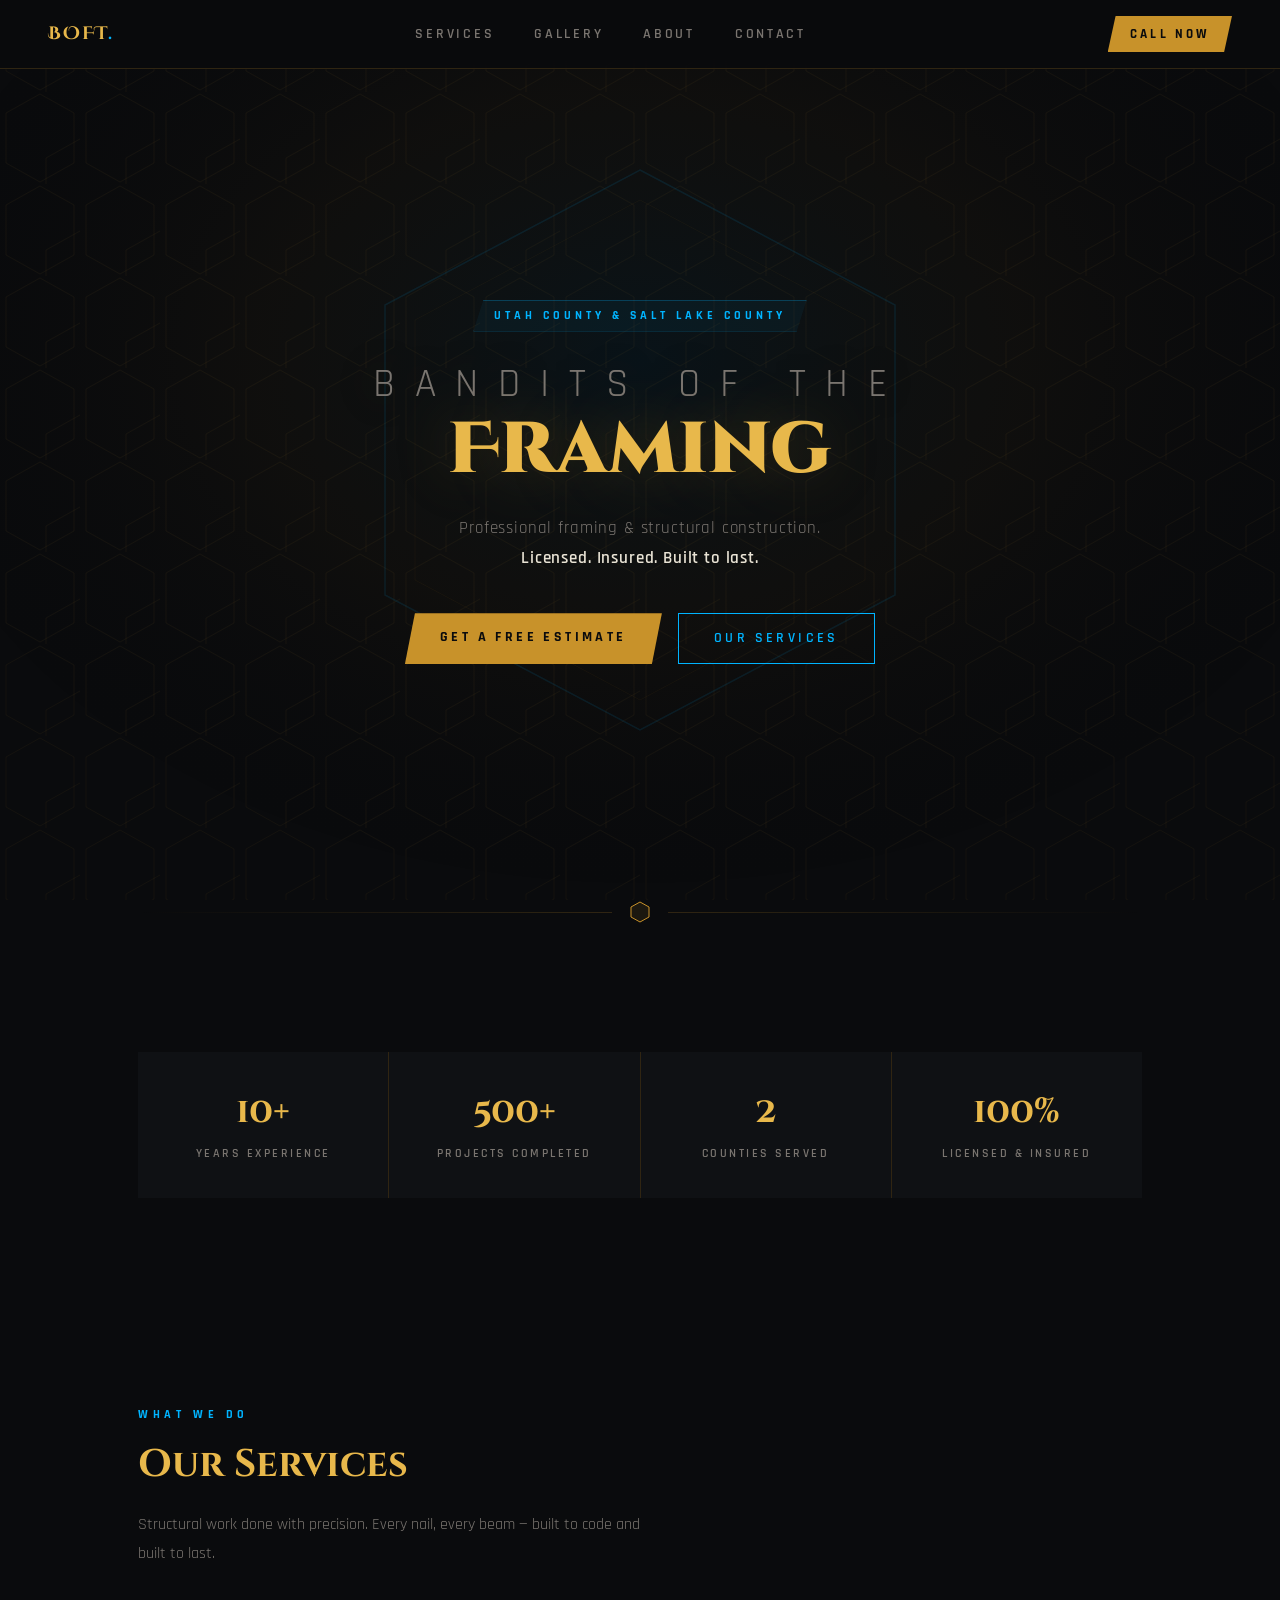
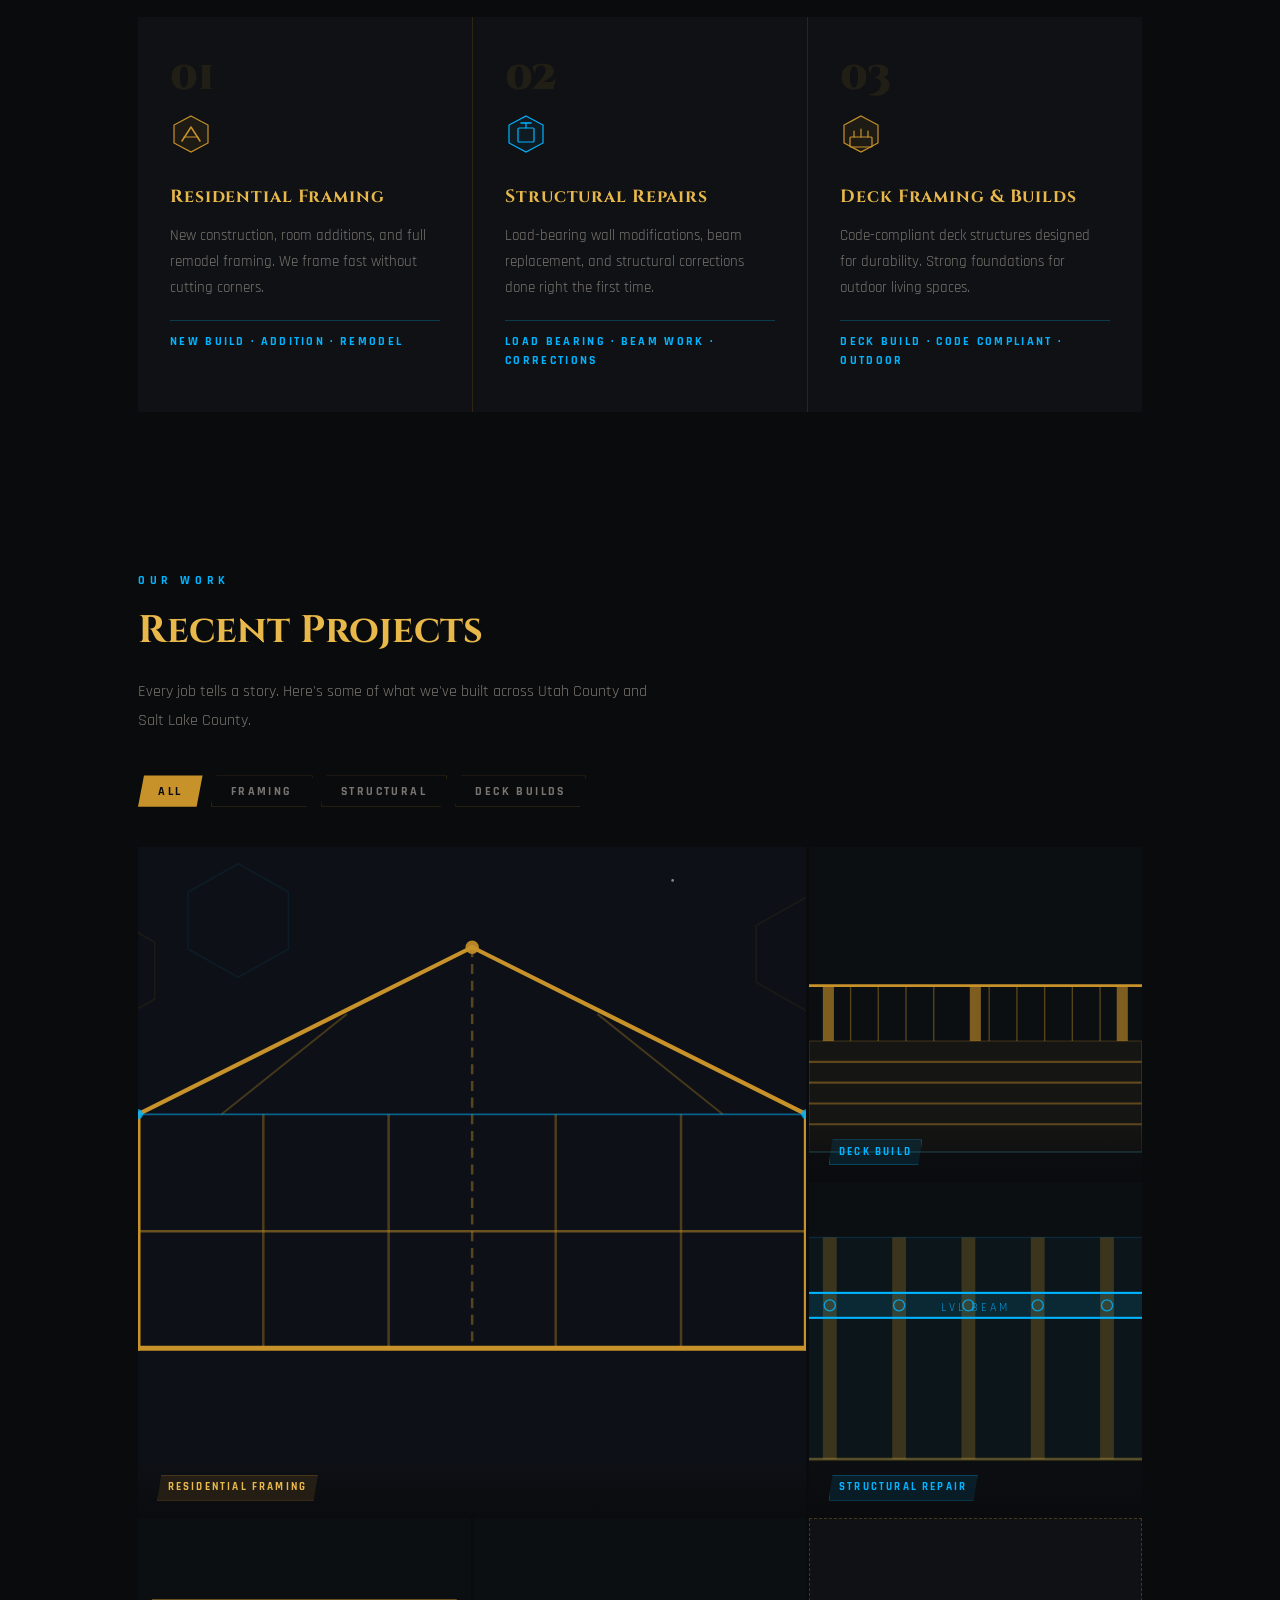
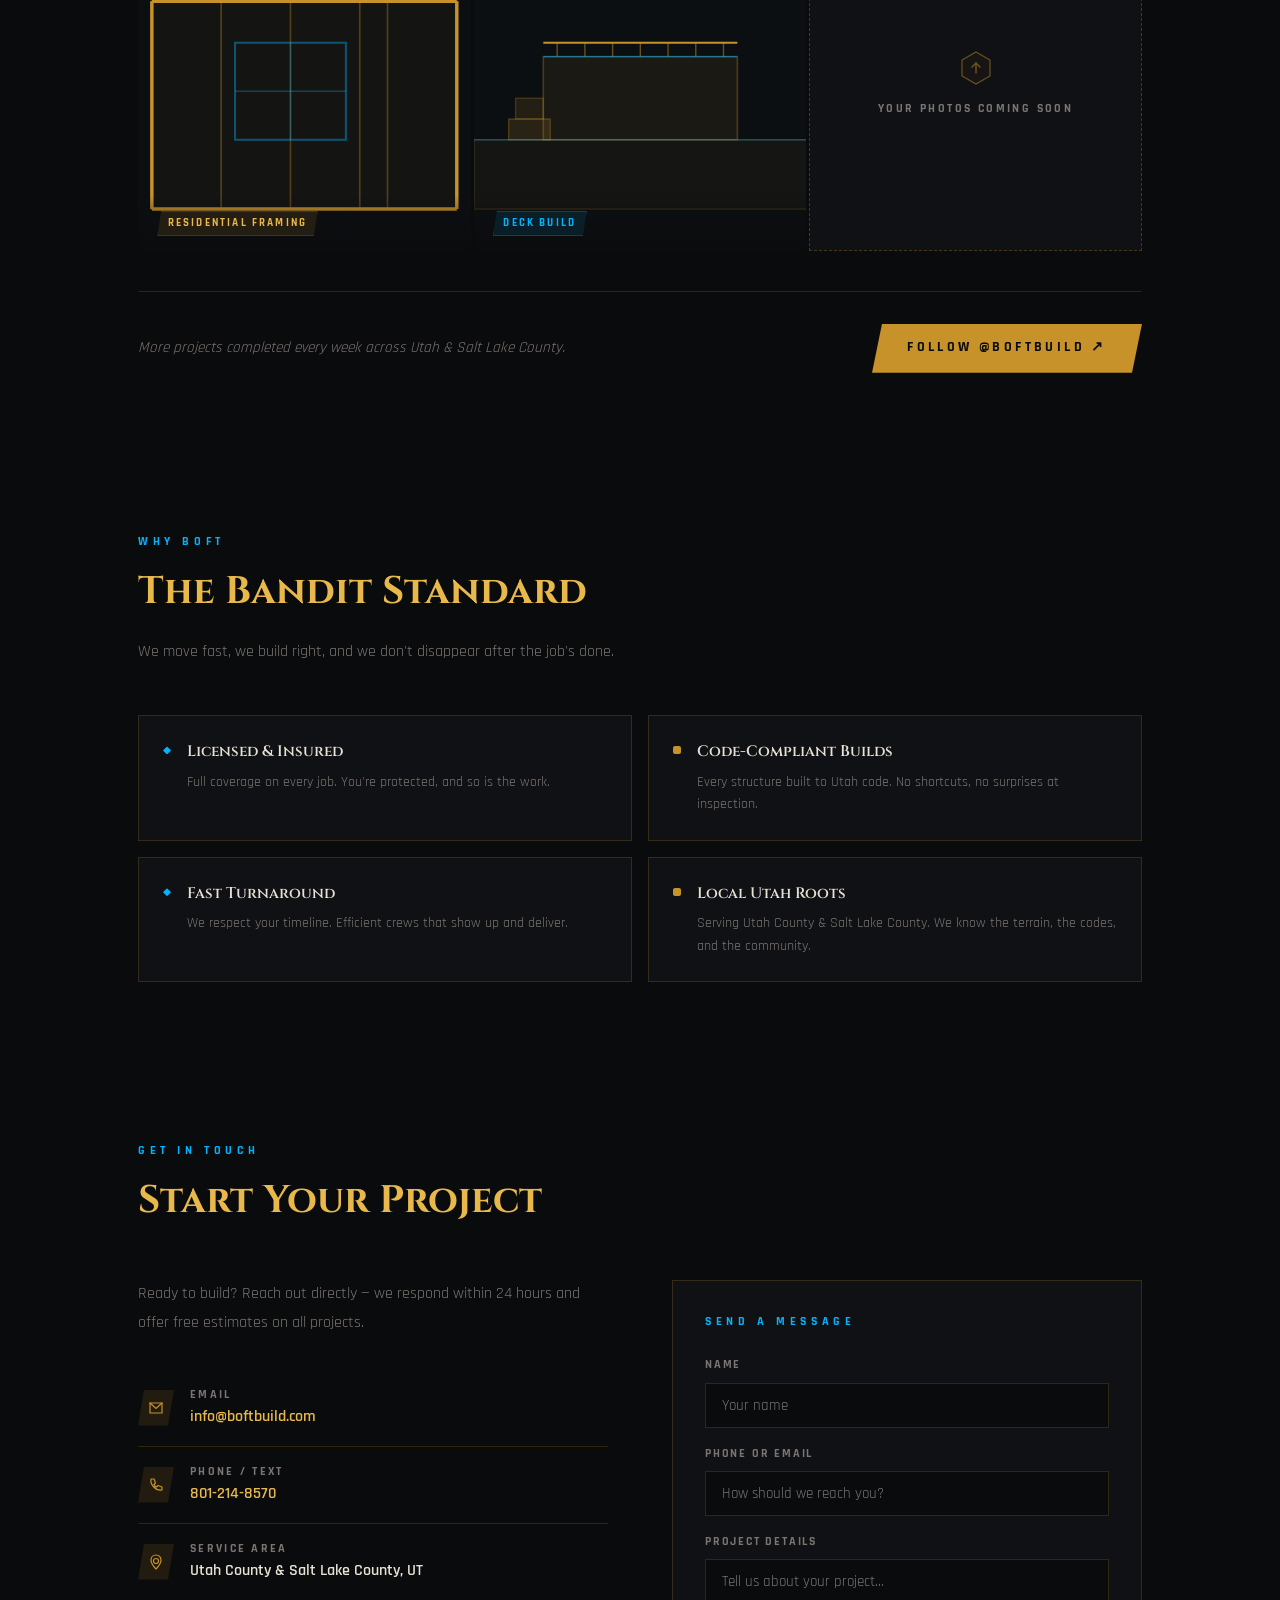
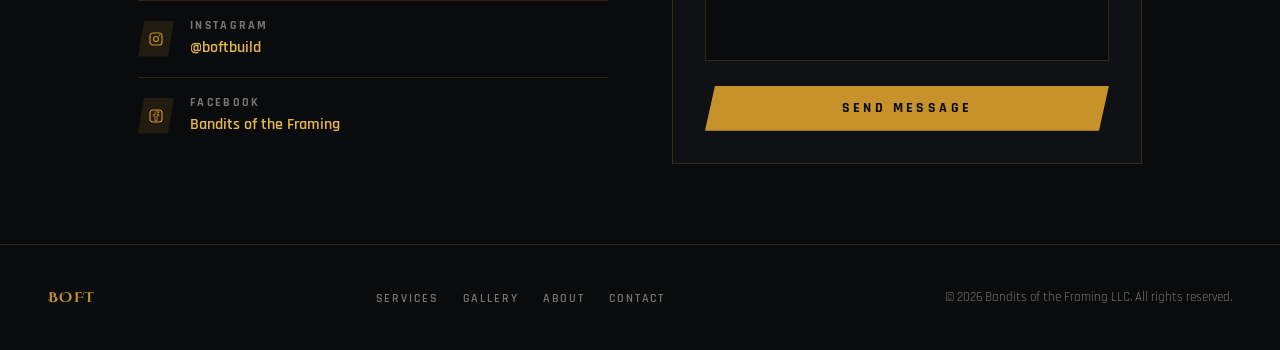
==== commit 4f50329c: "Rename index v1.1.html to index.html" ====
--- a/index.html
+++ b/index.html
@@ -1156,6 +1156,18 @@
           <div class="contact-line-val"><a href="https://www.instagram.com/boftbuild/" target="_blank">@boftbuild</a></div>
         </div>
       </div>
+      <div class="contact-line">
+        <div class="contact-line-icon">
+          <svg width="16" height="16" viewBox="0 0 16 16" fill="none">
+            <rect x="2" y="2" width="12" height="12" rx="3" stroke="#c8922a" stroke-width="1.2" fill="none"/>
+            <path d="M9 8H10.5L11 6.5H9V5.5C9 5 9.2 4.5 10 4.5H11V3.2C11 3.2 10.3 3 9.6 3C8 3 7 4 7 5.5V6.5H5.5V8H7V13H9V8Z" stroke="#c8922a" stroke-width="0.8" fill="none" stroke-linejoin="round"/>
+          </svg>
+        </div>
+        <div>
+          <div class="contact-line-label">Facebook</div>
+          <div class="contact-line-val"><a href="https://www.facebook.com/profile.php?id=61587905534771" target="_blank">Bandits of the Framing</a></div>
+        </div>
+      </div>
     </div>
 
     <div class="contact-form">
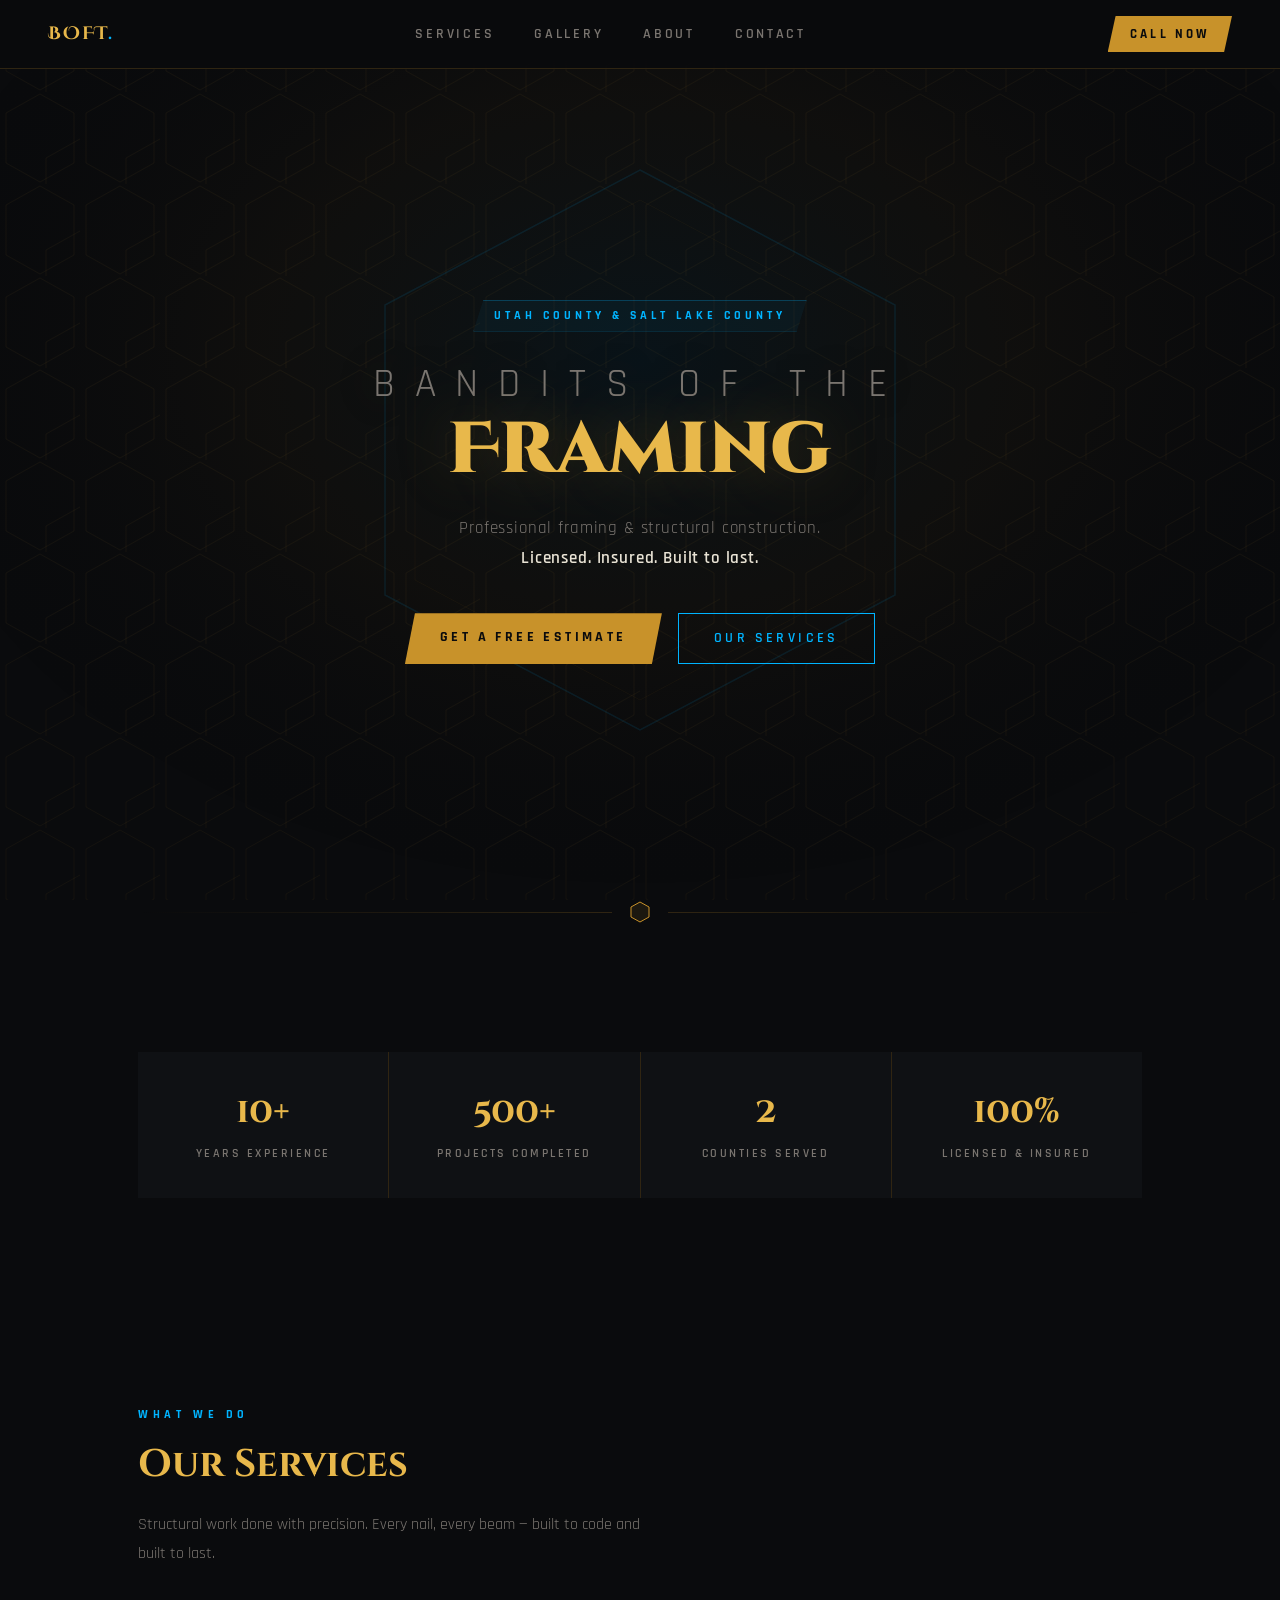
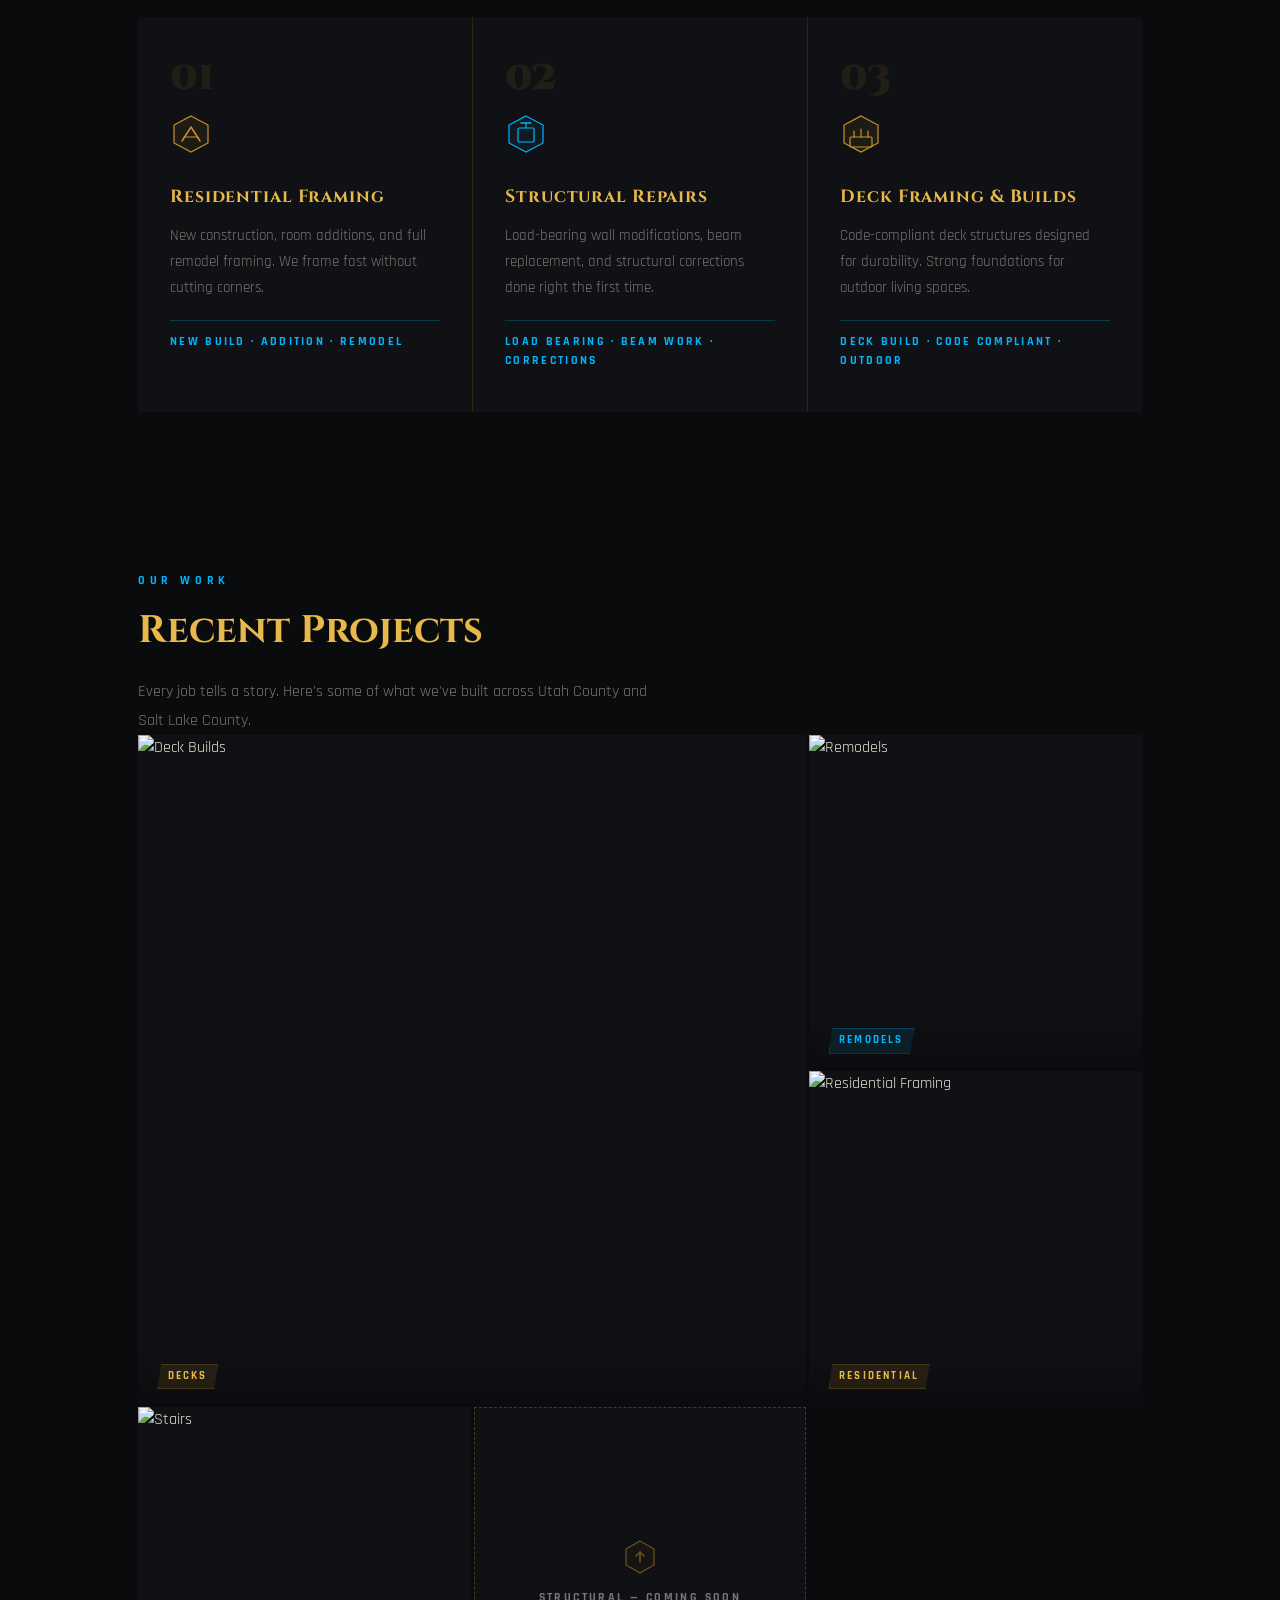
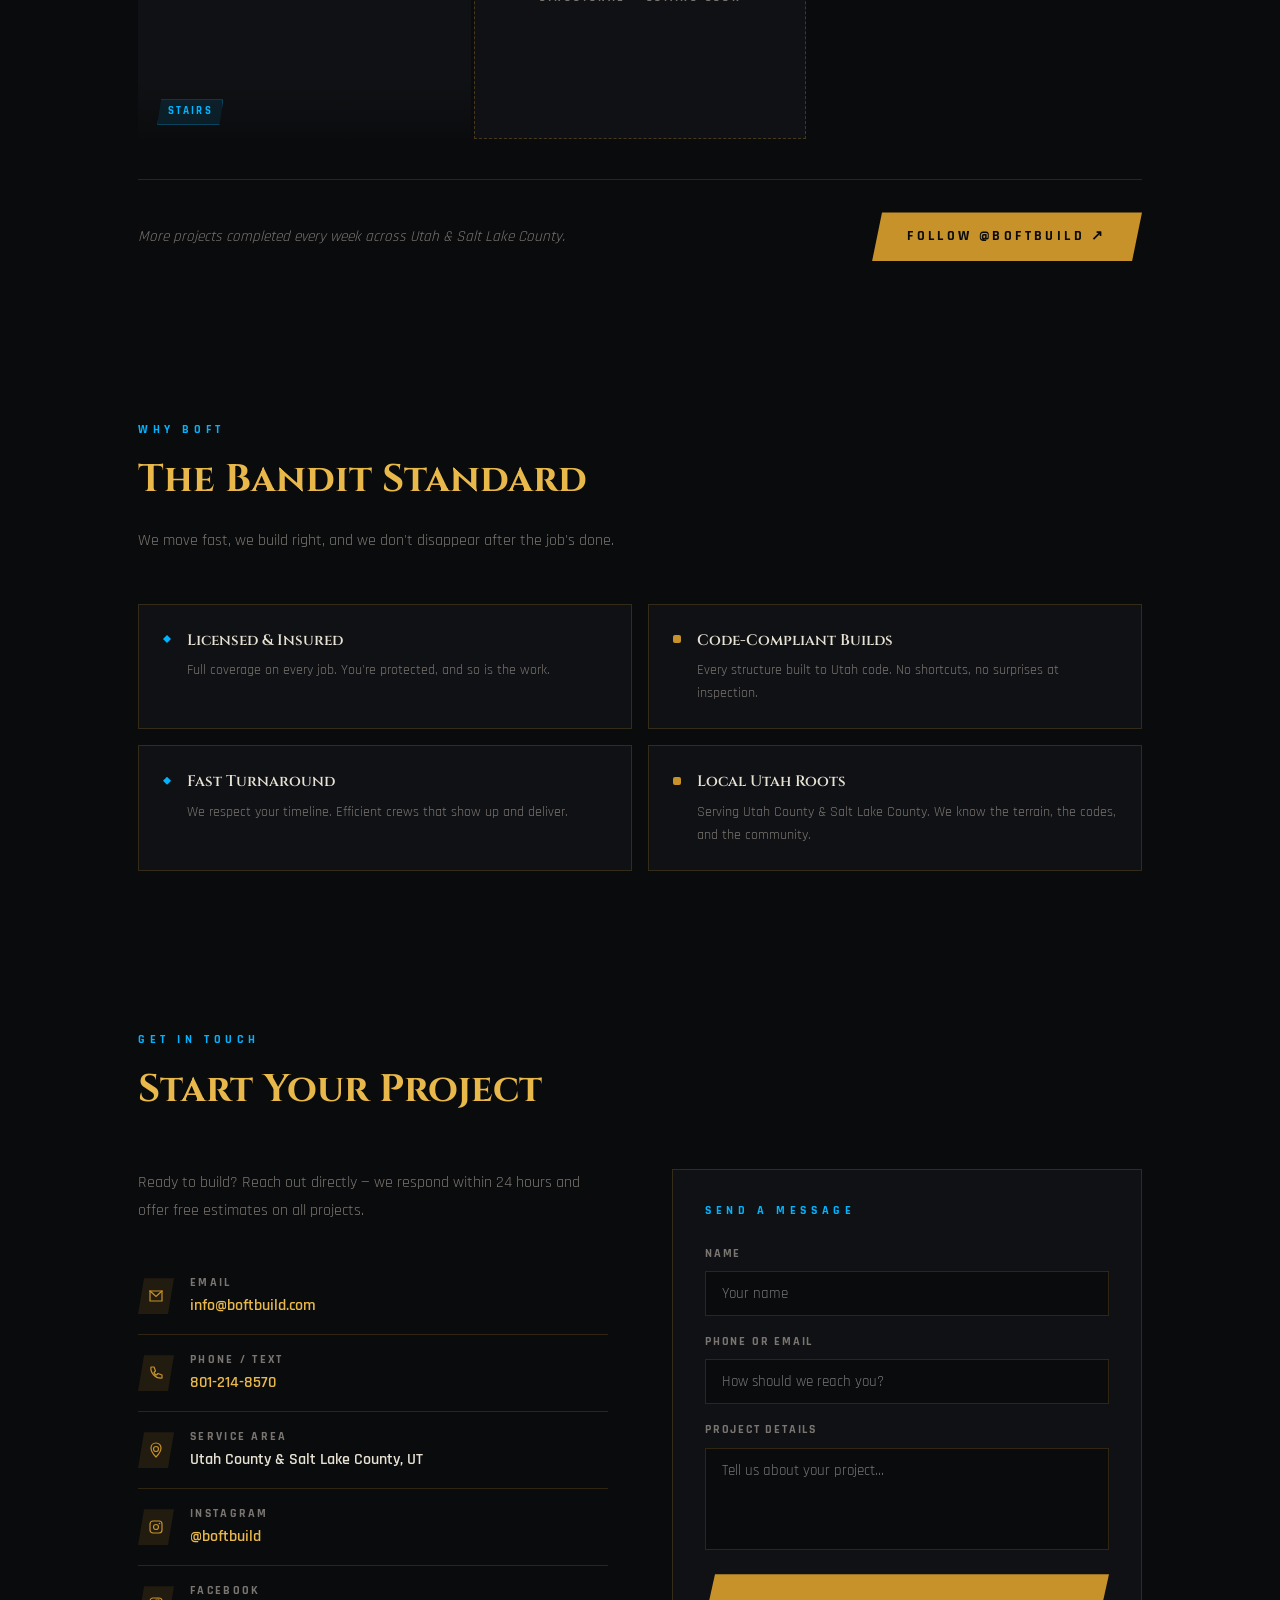
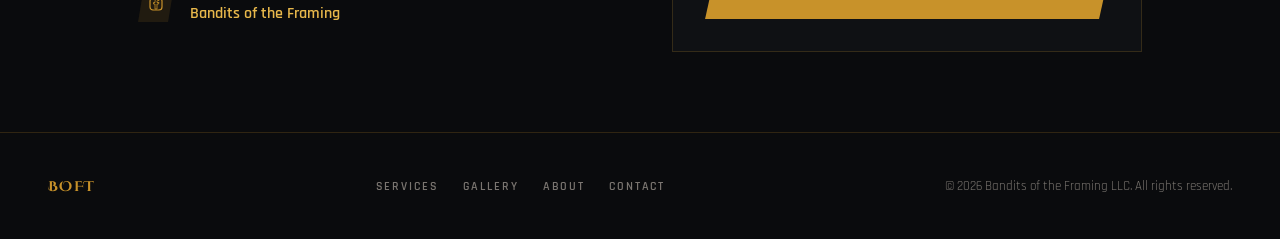
==== commit 93345e07: "Create index.html" ====
--- a/index.html
+++ b/index.html
@@ -589,6 +589,153 @@
 
   .gallery-cta p { font-size: 0.95rem; color: var(--text-muted); font-style: italic; }
 
+  /* GALLERY CARD IMAGE */
+  .card-img {
+    position: absolute;
+    inset: 0;
+    width: 100%;
+    height: 100%;
+    object-fit: cover;
+    transition: transform 0.4s ease;
+  }
+  .gallery-card:hover .card-img { transform: scale(1.06); }
+
+  /* GALLERY MODAL */
+  .gallery-modal {
+    display: none;
+    position: fixed;
+    inset: 0;
+    background: rgba(8,9,11,0.97);
+    z-index: 999;
+    align-items: center;
+    justify-content: center;
+    padding: 2rem 1.5rem;
+  }
+  .gallery-modal.open { display: flex; }
+
+  .gallery-modal-inner {
+    max-width: 900px;
+    width: 100%;
+    max-height: 92vh;
+    display: flex;
+    flex-direction: column;
+  }
+
+  .gallery-modal-header {
+    display: flex;
+    align-items: flex-start;
+    justify-content: space-between;
+    margin-bottom: 1rem;
+    flex-wrap: wrap;
+    gap: 0.5rem;
+  }
+
+  .gallery-modal-title {
+    font-family: 'Cinzel', serif;
+    font-size: 1.4rem;
+    font-weight: 700;
+    color: var(--gold-light);
+  }
+
+  .gallery-modal-close {
+    font-family: 'Rajdhani', sans-serif;
+    font-size: 0.75rem;
+    font-weight: 700;
+    letter-spacing: 0.2em;
+    text-transform: uppercase;
+    color: var(--text-muted);
+    background: none;
+    border: 1px solid var(--border);
+    padding: 0.4rem 1rem;
+    cursor: pointer;
+    transition: color 0.2s, border-color 0.2s;
+  }
+  .gallery-modal-close:hover { color: var(--gold-light); border-color: var(--gold); }
+
+  /* CAROUSEL MAIN */
+  .carousel-main {
+    position: relative;
+    width: 100%;
+    background: var(--black-2);
+    border: 1px solid var(--border);
+    display: flex;
+    align-items: center;
+    justify-content: center;
+    overflow: hidden;
+    aspect-ratio: 4/3;
+    max-height: 60vh;
+  }
+
+  .carousel-img {
+    width: 100%;
+    height: 100%;
+    object-fit: contain;
+    background: #000;
+  }
+
+  .carousel-arrow {
+    position: absolute;
+    top: 50%;
+    transform: translateY(-50%);
+    background: rgba(10,11,13,0.7);
+    border: 1px solid var(--border-neon);
+    color: var(--text);
+    font-size: 1.6rem;
+    width: 42px;
+    height: 42px;
+    cursor: pointer;
+    display: flex;
+    align-items: center;
+    justify-content: center;
+    transition: background 0.2s, color 0.2s;
+    z-index: 2;
+    line-height: 1;
+  }
+  .carousel-arrow:hover { background: var(--gold); color: var(--black); border-color: var(--gold); }
+  .carousel-arrow.left { left: 0.75rem; }
+  .carousel-arrow.right { right: 0.75rem; }
+
+  .carousel-counter {
+    position: absolute;
+    bottom: 0.75rem;
+    right: 0.75rem;
+    font-size: 0.72rem;
+    font-weight: 700;
+    letter-spacing: 0.1em;
+    color: var(--text);
+    background: rgba(10,11,13,0.75);
+    border: 1px solid var(--border);
+    padding: 0.25rem 0.7rem;
+    z-index: 2;
+  }
+
+  /* THUMBNAILS */
+  .carousel-thumbs {
+    display: flex;
+    gap: 6px;
+    margin-top: 0.75rem;
+    overflow-x: auto;
+    padding-bottom: 0.4rem;
+  }
+  .carousel-thumbs::-webkit-scrollbar { height: 5px; }
+  .carousel-thumbs::-webkit-scrollbar-thumb { background: var(--border); }
+
+  .carousel-thumb {
+    flex-shrink: 0;
+    width: 72px;
+    height: 54px;
+    object-fit: cover;
+    cursor: pointer;
+    border: 2px solid transparent;
+    opacity: 0.55;
+    transition: opacity 0.2s, border-color 0.2s;
+  }
+  .carousel-thumb:hover { opacity: 0.85; }
+  .carousel-thumb.active {
+    opacity: 1;
+    border-color: var(--gold);
+  }
+
   /* CONTACT */
   .contact-wrap {
     display: grid;
@@ -733,6 +880,9 @@
     footer { flex-direction: column; text-align: center; }
     .hero { padding: 7rem 1.5rem 3rem; }
     .hex-divider { padding: 0 1.5rem; }
+    .carousel-main { aspect-ratio: 1/1; max-height: 50vh; }
+    .carousel-arrow { width: 36px; height: 36px; font-size: 1.3rem; }
+    .gallery-modal-title { font-size: 1.1rem; }
   }
 </style>
 </head>
@@ -872,189 +1022,76 @@
   <h2 class="section-title">Recent Projects</h2>
   <p class="section-desc">Every job tells a story. Here's some of what we've built across Utah County and Salt Lake County.</p>
 
-  <div class="filter-tabs">
-    <button class="filter-tab active" onclick="filterGallery('all',this)">All</button>
-    <button class="filter-tab" onclick="filterGallery('framing',this)">Framing</button>
-    <button class="filter-tab" onclick="filterGallery('structural',this)">Structural</button>
-    <button class="filter-tab" onclick="filterGallery('deck',this)">Deck Builds</button>
-  </div>
-
   <div class="gallery-grid" id="galleryGrid">
-    <!-- FEATURED -->
-    <div class="gallery-card featured" data-cat="framing" onclick="openLight('New Construction Framing','Residential Framing','Eagle Mountain, Utah County')">
+
+    <!-- DECKS -->
+    <div class="gallery-card featured" onclick="openGallery('decks')">
       <div class="gallery-card-inner" style="min-height:400px;">
-        <svg class="card-svg" viewBox="0 0 600 400" xmlns="http://www.w3.org/2000/svg" preserveAspectRatio="xMidYMid slice">
-          <rect width="600" height="400" fill="#0d1016"/>
-          <polygon points="80,40 110,57 110,91 80,108 50,91 50,57" fill="none" stroke="rgba(200,146,42,0.08)" stroke-width="1"/>
-          <polygon points="160,10 190,27 190,61 160,78 130,61 130,27" fill="none" stroke="rgba(0,180,255,0.07)" stroke-width="1"/>
-          <polygon points="500,30 530,47 530,81 500,98 470,81 470,47" fill="none" stroke="rgba(200,146,42,0.07)" stroke-width="1"/>
-          <line x1="100" y1="300" x2="100" y2="160" stroke="#c8922a" stroke-width="3" stroke-linecap="round"/>
-          <line x1="500" y1="300" x2="500" y2="160" stroke="#c8922a" stroke-width="3" stroke-linecap="round"/>
-          <line x1="100" y1="300" x2="500" y2="300" stroke="#c8922a" stroke-width="3"/>
-          <line x1="100" y1="160" x2="300" y2="60" stroke="#c8922a" stroke-width="2.5" stroke-linecap="round"/>
-          <line x1="500" y1="160" x2="300" y2="60" stroke="#c8922a" stroke-width="2.5" stroke-linecap="round"/>
-          <line x1="300" y1="60" x2="300" y2="300" stroke="rgba(200,146,42,0.4)" stroke-width="1.5" stroke-dasharray="6 4"/>
-          <line x1="100" y1="230" x2="500" y2="230" stroke="rgba(200,146,42,0.5)" stroke-width="1.5"/>
-          <line x1="175" y1="160" x2="175" y2="300" stroke="rgba(200,146,42,0.35)" stroke-width="1.5"/>
-          <line x1="250" y1="160" x2="250" y2="300" stroke="rgba(200,146,42,0.35)" stroke-width="1.5"/>
-          <line x1="350" y1="160" x2="350" y2="300" stroke="rgba(200,146,42,0.35)" stroke-width="1.5"/>
-          <line x1="425" y1="160" x2="425" y2="300" stroke="rgba(200,146,42,0.35)" stroke-width="1.5"/>
-          <line x1="150" y1="160" x2="225" y2="100" stroke="rgba(200,146,42,0.3)" stroke-width="1.2"/>
-          <line x1="450" y1="160" x2="375" y2="100" stroke="rgba(200,146,42,0.3)" stroke-width="1.2"/>
-          <line x1="100" y1="160" x2="500" y2="160" stroke="rgba(0,180,255,0.5)" stroke-width="1"/>
-          <circle cx="100" cy="160" r="3" fill="#00b4ff" opacity="0.8"/>
-          <circle cx="500" cy="160" r="3" fill="#00b4ff" opacity="0.8"/>
-          <circle cx="300" cy="60" r="4" fill="#c8922a" opacity="0.9"/>
-          <circle cx="40" cy="30" r="1" fill="rgba(255,255,255,0.4)"/>
-          <circle cx="560" cy="50" r="1.2" fill="rgba(255,255,255,0.3)"/>
-          <circle cx="420" cy="20" r="0.8" fill="rgba(255,255,255,0.5)"/>
-        </svg>
+        <img class="card-img" src="https://raw.githubusercontent.com/Boftbuild/Boftbuild/main/images/decks/574E1BF0-0194-42E8-A472-A07A850DC97E_4_5005_c.jpeg" alt="Deck Builds" loading="lazy">
         <div class="card-overlay">
-          <div class="card-title">New Construction Framing</div>
-          <div class="card-sub">Eagle Mountain, Utah County</div>
+          <div class="card-title">Deck Builds</div>
+          <div class="card-sub">View all photos</div>
         </div>
-        <div class="card-bar"><span class="card-tag gold">Residential Framing</span></div>
+        <div class="card-bar"><span class="card-tag gold">Decks</span></div>
         <svg class="hex-corner" width="20" height="20" viewBox="0 0 20 20" fill="none">
           <polygon points="10,1 18,5.5 18,14.5 10,19 2,14.5 2,5.5" stroke="#00b4ff" stroke-width="1" fill="rgba(0,180,255,0.1)"/>
         </svg>
       </div>
     </div>
 
-    <!-- CARD 2 -->
-    <div class="gallery-card" data-cat="deck" onclick="openLight('Backyard Deck Build','Deck Framing','Provo, Utah County')">
+    <!-- REMODELS -->
+    <div class="gallery-card" onclick="openGallery('remodels')">
       <div class="gallery-card-inner">
-        <svg class="card-svg" viewBox="0 0 300 240" xmlns="http://www.w3.org/2000/svg" preserveAspectRatio="xMidYMid slice">
-          <rect width="300" height="240" fill="#0c0f12"/>
-          <rect x="30" y="140" width="240" height="80" fill="rgba(200,146,42,0.05)" stroke="rgba(200,146,42,0.2)" stroke-width="1"/>
-          <line x1="30" y1="155" x2="270" y2="155" stroke="rgba(200,146,42,0.4)" stroke-width="1.5"/>
-          <line x1="30" y1="170" x2="270" y2="170" stroke="rgba(200,146,42,0.4)" stroke-width="1.5"/>
-          <line x1="30" y1="185" x2="270" y2="185" stroke="rgba(200,146,42,0.4)" stroke-width="1.5"/>
-          <line x1="30" y1="200" x2="270" y2="200" stroke="rgba(200,146,42,0.4)" stroke-width="1.5"/>
-          <rect x="40" y="100" width="8" height="40" fill="rgba(200,146,42,0.6)"/>
-          <rect x="146" y="100" width="8" height="40" fill="rgba(200,146,42,0.6)"/>
-          <rect x="252" y="100" width="8" height="40" fill="rgba(200,146,42,0.6)"/>
-          <line x1="30" y1="100" x2="270" y2="100" stroke="#c8922a" stroke-width="2" stroke-linecap="round"/>
-          <line x1="60" y1="100" x2="60" y2="140" stroke="rgba(200,146,42,0.4)" stroke-width="1"/>
-          <line x1="80" y1="100" x2="80" y2="140" stroke="rgba(200,146,42,0.4)" stroke-width="1"/>
-          <line x1="100" y1="100" x2="100" y2="140" stroke="rgba(200,146,42,0.4)" stroke-width="1"/>
-          <line x1="120" y1="100" x2="120" y2="140" stroke="rgba(200,146,42,0.4)" stroke-width="1"/>
-          <line x1="160" y1="100" x2="160" y2="140" stroke="rgba(200,146,42,0.4)" stroke-width="1"/>
-          <line x1="180" y1="100" x2="180" y2="140" stroke="rgba(200,146,42,0.4)" stroke-width="1"/>
-          <line x1="200" y1="100" x2="200" y2="140" stroke="rgba(200,146,42,0.4)" stroke-width="1"/>
-          <line x1="220" y1="100" x2="220" y2="140" stroke="rgba(200,146,42,0.4)" stroke-width="1"/>
-          <line x1="240" y1="100" x2="240" y2="140" stroke="rgba(200,146,42,0.4)" stroke-width="1"/>
-          <line x1="0" y1="220" x2="300" y2="220" stroke="rgba(0,180,255,0.3)" stroke-width="1"/>
-        </svg>
+        <img class="card-img" src="https://raw.githubusercontent.com/Boftbuild/Boftbuild/main/images/remodels/ECCE0501-51F8-48F8-8B91-A31427CB4C7C_4_5005_c.jpeg" alt="Remodels" loading="lazy">
         <div class="card-overlay">
-          <div class="card-title">Backyard Deck Build</div>
-          <div class="card-sub">Provo, Utah County</div>
+          <div class="card-title">Remodels</div>
+          <div class="card-sub">View all photos</div>
         </div>
-        <div class="card-bar"><span class="card-tag">Deck Build</span></div>
+        <div class="card-bar"><span class="card-tag">Remodels</span></div>
         <svg class="hex-corner" width="16" height="16" viewBox="0 0 20 20" fill="none">
           <polygon points="10,1 18,5.5 18,14.5 10,19 2,14.5 2,5.5" stroke="#00b4ff" stroke-width="1" fill="rgba(0,180,255,0.1)"/>
         </svg>
       </div>
     </div>
 
-    <!-- CARD 3 -->
-    <div class="gallery-card" data-cat="structural" onclick="openLight('LVL Beam Replacement','Structural Repair','Salt Lake County')">
+    <!-- RESIDENTIAL -->
+    <div class="gallery-card" onclick="openGallery('residential')">
       <div class="gallery-card-inner">
-        <svg class="card-svg" viewBox="0 0 300 240" xmlns="http://www.w3.org/2000/svg" preserveAspectRatio="xMidYMid slice">
-          <rect width="300" height="240" fill="#0c0f12"/>
-          <rect x="20" y="40" width="260" height="160" fill="rgba(0,180,255,0.03)" stroke="rgba(0,180,255,0.15)" stroke-width="1"/>
-          <rect x="40" y="40" width="10" height="160" fill="rgba(200,146,42,0.25)"/>
-          <rect x="90" y="40" width="10" height="160" fill="rgba(200,146,42,0.25)"/>
-          <rect x="140" y="40" width="10" height="160" fill="rgba(200,146,42,0.25)"/>
-          <rect x="190" y="40" width="10" height="160" fill="rgba(200,146,42,0.25)"/>
-          <rect x="240" y="40" width="10" height="160" fill="rgba(200,146,42,0.25)"/>
-          <rect x="20" y="80" width="260" height="18" fill="rgba(0,180,255,0.12)" stroke="#00b4ff" stroke-width="1.5"/>
-          <text x="150" y="93" text-anchor="middle" font-family="Rajdhani,sans-serif" font-size="9" fill="rgba(0,180,255,0.8)" letter-spacing="2">LVL BEAM</text>
-          <circle cx="45" cy="89" r="4" fill="none" stroke="#00b4ff" stroke-width="1" opacity="0.8"/>
-          <circle cx="95" cy="89" r="4" fill="none" stroke="#00b4ff" stroke-width="1" opacity="0.8"/>
-          <circle cx="145" cy="89" r="4" fill="none" stroke="#00b4ff" stroke-width="1" opacity="0.8"/>
-          <circle cx="195" cy="89" r="4" fill="none" stroke="#00b4ff" stroke-width="1" opacity="0.8"/>
-          <circle cx="245" cy="89" r="4" fill="none" stroke="#00b4ff" stroke-width="1" opacity="0.8"/>
-          <line x1="0" y1="200" x2="300" y2="200" stroke="rgba(200,146,42,0.4)" stroke-width="2"/>
-        </svg>
+        <img class="card-img" src="https://raw.githubusercontent.com/Boftbuild/Boftbuild/main/images/residential/B63DD91F-CA2E-4056-BD04-FA5276DDF8B0_4_5005_c.jpeg" alt="Residential Framing" loading="lazy">
         <div class="card-overlay">
-          <div class="card-title">LVL Beam Replacement</div>
-          <div class="card-sub">Salt Lake County</div>
+          <div class="card-title">Residential Framing</div>
+          <div class="card-sub">View all photos</div>
         </div>
-        <div class="card-bar"><span class="card-tag">Structural Repair</span></div>
+        <div class="card-bar"><span class="card-tag gold">Residential</span></div>
         <svg class="hex-corner" width="16" height="16" viewBox="0 0 20 20" fill="none">
           <polygon points="10,1 18,5.5 18,14.5 10,19 2,14.5 2,5.5" stroke="#00b4ff" stroke-width="1" fill="rgba(0,180,255,0.1)"/>
         </svg>
       </div>
     </div>
 
-    <!-- CARD 4 -->
-    <div class="gallery-card" data-cat="framing" onclick="openLight('Room Addition Frame','Residential Framing','West Jordan, SL County')">
+    <!-- STAIRS -->
+    <div class="gallery-card" onclick="openGallery('stairs')">
       <div class="gallery-card-inner">
-        <svg class="card-svg" viewBox="0 0 300 240" xmlns="http://www.w3.org/2000/svg" preserveAspectRatio="xMidYMid slice">
-          <rect width="300" height="240" fill="#0c0f12"/>
-          <rect x="40" y="60" width="220" height="150" fill="rgba(200,146,42,0.04)" stroke="rgba(200,146,42,0.2)" stroke-width="1"/>
-          <line x1="40" y1="60" x2="40" y2="210" stroke="#c8922a" stroke-width="2.5"/>
-          <line x1="260" y1="60" x2="260" y2="210" stroke="#c8922a" stroke-width="2.5"/>
-          <line x1="40" y1="210" x2="260" y2="210" stroke="#c8922a" stroke-width="2.5"/>
-          <line x1="40" y1="60" x2="260" y2="60" stroke="#c8922a" stroke-width="2.5"/>
-          <line x1="90" y1="60" x2="90" y2="210" stroke="rgba(200,146,42,0.35)" stroke-width="1.2"/>
-          <line x1="140" y1="60" x2="140" y2="210" stroke="rgba(200,146,42,0.35)" stroke-width="1.2"/>
-          <line x1="190" y1="60" x2="190" y2="210" stroke="rgba(200,146,42,0.35)" stroke-width="1.2"/>
-          <line x1="210" y1="60" x2="210" y2="210" stroke="rgba(200,146,42,0.35)" stroke-width="1.2"/>
-          <rect x="100" y="90" width="80" height="70" fill="none" stroke="rgba(0,180,255,0.4)" stroke-width="1.5"/>
-          <line x1="140" y1="90" x2="140" y2="160" stroke="rgba(0,180,255,0.3)" stroke-width="1"/>
-          <line x1="100" y1="125" x2="180" y2="125" stroke="rgba(0,180,255,0.3)" stroke-width="1"/>
-        </svg>
+        <img class="card-img" src="https://raw.githubusercontent.com/Boftbuild/Boftbuild/main/images/stairs/5CE50A06-8095-46CC-AB5E-2B8ED6AA0656_4_5005_c.jpeg" alt="Stairs" loading="lazy">
         <div class="card-overlay">
-          <div class="card-title">Room Addition Frame</div>
-          <div class="card-sub">West Jordan, SL County</div>
+          <div class="card-title">Stairs</div>
+          <div class="card-sub">View all photos</div>
         </div>
-        <div class="card-bar"><span class="card-tag gold">Residential Framing</span></div>
+        <div class="card-bar"><span class="card-tag">Stairs</span></div>
         <svg class="hex-corner" width="16" height="16" viewBox="0 0 20 20" fill="none">
           <polygon points="10,1 18,5.5 18,14.5 10,19 2,14.5 2,5.5" stroke="#00b4ff" stroke-width="1" fill="rgba(0,180,255,0.1)"/>
         </svg>
       </div>
     </div>
 
-    <!-- CARD 5 -->
-    <div class="gallery-card" data-cat="deck" onclick="openLight('Multi-Level Deck','Deck Framing','Lehi, Utah County')">
-      <div class="gallery-card-inner">
-        <svg class="card-svg" viewBox="0 0 300 240" xmlns="http://www.w3.org/2000/svg" preserveAspectRatio="xMidYMid slice">
-          <rect width="300" height="240" fill="#0c0f12"/>
-          <rect x="30" y="160" width="240" height="50" fill="rgba(200,146,42,0.05)" stroke="rgba(200,146,42,0.2)" stroke-width="1"/>
-          <rect x="80" y="100" width="140" height="60" fill="rgba(200,146,42,0.08)" stroke="rgba(200,146,42,0.3)" stroke-width="1.2"/>
-          <rect x="55" y="145" width="30" height="15" fill="rgba(200,146,42,0.15)" stroke="rgba(200,146,42,0.3)" stroke-width="1"/>
-          <rect x="60" y="130" width="20" height="15" fill="rgba(200,146,42,0.12)" stroke="rgba(200,146,42,0.25)" stroke-width="1"/>
-          <line x1="80" y1="90" x2="220" y2="90" stroke="#c8922a" stroke-width="1.5"/>
-          <line x1="90" y1="90" x2="90" y2="100" stroke="rgba(200,146,42,0.5)" stroke-width="1"/>
-          <line x1="110" y1="90" x2="110" y2="100" stroke="rgba(200,146,42,0.5)" stroke-width="1"/>
-          <line x1="130" y1="90" x2="130" y2="100" stroke="rgba(200,146,42,0.5)" stroke-width="1"/>
-          <line x1="150" y1="90" x2="150" y2="100" stroke="rgba(200,146,42,0.5)" stroke-width="1"/>
-          <line x1="170" y1="90" x2="170" y2="100" stroke="rgba(200,146,42,0.5)" stroke-width="1"/>
-          <line x1="190" y1="90" x2="190" y2="100" stroke="rgba(200,146,42,0.5)" stroke-width="1"/>
-          <line x1="210" y1="90" x2="210" y2="100" stroke="rgba(200,146,42,0.5)" stroke-width="1"/>
-          <line x1="80" y1="100" x2="220" y2="100" stroke="rgba(0,180,255,0.5)" stroke-width="1"/>
-          <line x1="30" y1="160" x2="270" y2="160" stroke="rgba(0,180,255,0.3)" stroke-width="1"/>
-        </svg>
-        <div class="card-overlay">
-          <div class="card-title">Multi-Level Deck</div>
-          <div class="card-sub">Lehi, Utah County</div>
-        </div>
-        <div class="card-bar"><span class="card-tag">Deck Build</span></div>
-        <svg class="hex-corner" width="16" height="16" viewBox="0 0 20 20" fill="none">
-          <polygon points="10,1 18,5.5 18,14.5 10,19 2,14.5 2,5.5" stroke="#00b4ff" stroke-width="1" fill="rgba(0,180,255,0.1)"/>
-        </svg>
-      </div>
-    </div>
-
-    <!-- UPLOAD PLACEHOLDER -->
+    <!-- UPLOAD PLACEHOLDER (Structural - pendiente) -->
     <div class="upload-card">
       <svg width="36" height="36" viewBox="0 0 36 36" fill="none" style="opacity:0.5;">
         <polygon points="18,2 32,10 32,26 18,34 4,26 4,10" stroke="#c8922a" stroke-width="1.2" fill="rgba(200,146,42,0.08)"/>
         <line x1="18" y1="23" x2="18" y2="13" stroke="#c8922a" stroke-width="1.5" stroke-linecap="round"/>
         <polyline points="14,17 18,13 22,17" stroke="#c8922a" stroke-width="1.5" stroke-linecap="round" stroke-linejoin="round"/>
       </svg>
-      <span class="upload-label">Your Photos Coming Soon</span>
+      <span class="upload-label">Structural — Coming Soon</span>
     </div>
   </div>
 
@@ -1195,43 +1232,164 @@
   <div class="footer-copy">© 2026 Bandits of the Framing LLC. All rights reserved.</div>
 </footer>
 
-<!-- LIGHTBOX -->
-<div id="lightbox" style="display:none;position:fixed;inset:0;background:rgba(10,11,13,0.97);z-index:999;align-items:center;justify-content:center;flex-direction:column;" onclick="closeLightbox(event)">
-  <div style="max-width:800px;width:90%;position:relative;">
-    <button onclick="closeLightbox()" style="position:absolute;top:-2.5rem;right:0;font-family:'Rajdhani',sans-serif;font-size:0.75rem;font-weight:700;letter-spacing:0.2em;text-transform:uppercase;color:var(--text-muted);background:none;border:none;cursor:pointer;">✕ Close</button>
-    <svg id="lightboxSvg" style="width:100%;border:1px solid var(--border);display:block;" viewBox="0 0 600 400" xmlns="http://www.w3.org/2000/svg">
-      <rect width="600" height="400" fill="#0d1016"/>
-    </svg>
-    <div style="padding:1rem 0;display:flex;align-items:center;justify-content:space-between;border-top:1px solid var(--border);margin-top:1rem;">
-      <span id="lightboxTitle" style="font-family:'Cinzel',serif;font-size:1.1rem;font-weight:700;color:var(--gold-light);"></span>
-      <span id="lightboxTag" style="font-size:0.72rem;font-weight:700;letter-spacing:0.2em;text-transform:uppercase;color:var(--neon);"></span>
-    </div>
+<!-- GALLERY POPUP MODAL -->
+<div id="galleryModal" class="gallery-modal" onclick="closeGalleryModal(event)">
+  <div class="gallery-modal-inner">
+    <div class="gallery-modal-header">
+      <div>
+        <span class="section-label" id="modalCatLabel" style="margin-bottom:0.2rem;display:block;">Category</span>
+        <span class="gallery-modal-title" id="modalCatTitle">Gallery</span>
+      </div>
+      <button class="gallery-modal-close" onclick="closeGalleryModal()">✕ Close</button>
+    </div>
+
+    <!-- Main carousel viewer -->
+    <div class="carousel-main">
+      <button class="carousel-arrow left" onclick="carouselPrev()">‹</button>
+      <img id="carouselImg" class="carousel-img" src="" alt="">
+      <button class="carousel-arrow right" onclick="carouselNext()">›</button>
+      <div class="carousel-counter" id="carouselCounter">1 / 1</div>
+    </div>
+
+    <!-- Thumbnails strip -->
+    <div class="carousel-thumbs" id="carouselThumbs"></div>
   </div>
 </div>
 
 <script>
-  function openLight(title, cat, loc) {
-    document.getElementById('lightboxTitle').textContent = title + ' — ' + loc;
-    document.getElementById('lightboxTag').textContent = cat;
-    const lb = document.getElementById('lightbox');
-    lb.style.display = 'flex';
-  }
-
-  function closeLightbox(e) {
-    if (!e || e.target === document.getElementById('lightbox') || e.currentTarget === document.querySelector('[onclick="closeLightbox()"]')) {
-      document.getElementById('lightbox').style.display = 'none';
-    }
-  }
-
-  function filterGallery(cat, btn) {
-    document.querySelectorAll('.filter-tab').forEach(t => t.classList.remove('active'));
-    btn.classList.add('active');
-    document.querySelectorAll('.gallery-card[data-cat]').forEach(card => {
-      const match = cat === 'all' || card.dataset.cat === cat;
-      card.style.opacity = match ? '1' : '0.2';
-      card.style.pointerEvents = match ? 'auto' : 'none';
+  // ============================================================
+  // GALLERY DATA — fotos por categoría
+  // ============================================================
+  const GALLERY_BASE = 'https://raw.githubusercontent.com/Boftbuild/Boftbuild/main/images/';
+
+  const galleryData = {
+    decks: {
+      label: 'Decks',
+      title: 'Deck Builds',
+      files: [
+        '574E1BF0-0194-42E8-A472-A07A850DC97E_4_5005_c.jpeg',
+        '60360F78-1E91-4F55-8CAA-D1CE7DD3840B_4_5005_c.jpeg',
+        '9157A4E7-0B48-41DC-AA3A-4EAD368FE2FB_4_5005_c.jpeg',
+        '99E82DA7-1A76-48AA-8B73-5DF751CD0A83_1_102_o.jpeg',
+        'A229A78B-B786-4F8C-A993-AC348B183FA9_1_102_o.jpeg',
+        'B4CB914C-D6A5-439E-92D7-E165BA647035_1_102_o.jpeg',
+        'BD8B5265-4835-495D-A405-28A256A05046_1_102_o.jpeg',
+        'DEACB244-31C3-443A-AF46-6B2B08445947_4_5005_c.jpeg',
+      ]
+    },
+    remodels: {
+      label: 'Remodels',
+      title: 'Remodels',
+      files: [
+        'ECCE0501-51F8-48F8-8B91-A31427CB4C7C_4_5005_c.jpeg',
+        '2534825C-86CE-446F-8AA0-4A18632D4C09_4_5005_c.jpeg',
+        '34E2CBF6-9038-4019-A922-B76455529C98_1_102_o.jpeg',
+        '79A9DD77-5C85-4618-93F3-9364DD65291E_1_102_a.jpeg',
+        'CAA37D4E-44F9-4442-A93F-233242CB587B_4_5005_c.jpeg',
+        'DD9F2DD1-BD90-4287-9530-D136A06ACB8D_4_5005_c.jpeg',
+        'E31D89C2-68DF-4EBB-9211-3E2B3FE018F1_1_102_o.jpeg',
+      ]
+    },
+    residential: {
+      label: 'Residential',
+      title: 'Residential Framing',
+      files: [
+        'B63DD91F-CA2E-4056-BD04-FA5276DDF8B0_4_5005_c.jpeg',
+        '046B53F7-BFE0-48DB-B3FE-CD5C83FBFACF_4_5005_c.jpeg',
+        '7B800DD2-3ED9-4567-9D34-39B5D93E2C00_1_102_o.jpeg',
+      ]
+    },
+    stairs: {
+      label: 'Stairs',
+      title: 'Stairs',
+      files: [
+        '5CE50A06-8095-46CC-AB5E-2B8ED6AA0656_4_5005_c.jpeg',
+        '0CF6F39E-9F6D-4DA6-9B34-BCE574C765A1_4_5005_c.jpeg',
+        '3A5664D8-C573-4C6B-8092-68A8AE5336D3_4_5005_c.jpeg',
+        'C164A17B-376F-46A4-8F4F-15DF74277D1_1_102_o.jpeg',
+      ]
+    },
+  };
+
+  let currentGalleryCat = null;
+  let currentSlideIndex  = 0;
+
+  // ============================================================
+  // OPEN / CLOSE MODAL
+  // ============================================================
+  function openGallery(cat) {
+    const data = galleryData[cat];
+    if (!data) return;
+
+    currentGalleryCat  = cat;
+    currentSlideIndex  = 0;
+
+    document.getElementById('modalCatLabel').textContent = 'BOFT Build · ' + data.label;
+    document.getElementById('modalCatTitle').textContent = data.title;
+
+    renderThumbs(data);
+    updateCarousel();
+
+    document.getElementById('galleryModal').classList.add('open');
+    document.body.style.overflow = 'hidden';
+  }
+
+  function closeGalleryModal(e) {
+    if (e && e.target !== document.getElementById('galleryModal')) return;
+    document.getElementById('galleryModal').classList.remove('open');
+    document.body.style.overflow = '';
+  }
+
+  // ============================================================
+  // CAROUSEL LOGIC
+  // ============================================================
+  function updateCarousel() {
+    const data = galleryData[currentGalleryCat];
+    const total = data.files.length;
+    const url = GALLERY_BASE + currentGalleryCat + '/' + data.files[currentSlideIndex];
+
+    document.getElementById('carouselImg').src = url;
+    document.getElementById('carouselCounter').textContent = (currentSlideIndex + 1) + ' / ' + total;
+
+    document.querySelectorAll('.carousel-thumb').forEach((t, i) => {
+      t.classList.toggle('active', i === currentSlideIndex);
     });
-  }
+
+    const activeThumb = document.querySelector('.carousel-thumb.active');
+    if (activeThumb) activeThumb.scrollIntoView({ behavior: 'smooth', inline: 'center', block: 'nearest' });
+  }
+
+  function renderThumbs(data) {
+    const wrap = document.getElementById('carouselThumbs');
+    wrap.innerHTML = data.files.map((file, i) => {
+      const url = GALLERY_BASE + currentGalleryCat + '/' + file;
+      return `<img class="carousel-thumb" src="${url}" loading="lazy" onclick="goToSlide(${i})">`;
+    }).join('');
+  }
+
+  function goToSlide(i) {
+    currentSlideIndex = i;
+    updateCarousel();
+  }
+
+  function carouselNext() {
+    const total = galleryData[currentGalleryCat].files.length;
+    currentSlideIndex = (currentSlideIndex + 1) % total;
+    updateCarousel();
+  }
+
+  function carouselPrev() {
+    const total = galleryData[currentGalleryCat].files.length;
+    currentSlideIndex = (currentSlideIndex - 1 + total) % total;
+    updateCarousel();
+  }
+
+  document.addEventListener('keydown', (e) => {
+    if (!document.getElementById('galleryModal').classList.contains('open')) return;
+    if (e.key === 'ArrowRight') carouselNext();
+    if (e.key === 'ArrowLeft')  carouselPrev();
+    if (e.key === 'Escape')     closeGalleryModal();
+  });
 
   // Scroll reveal
   const observer = new IntersectionObserver((entries) => {
